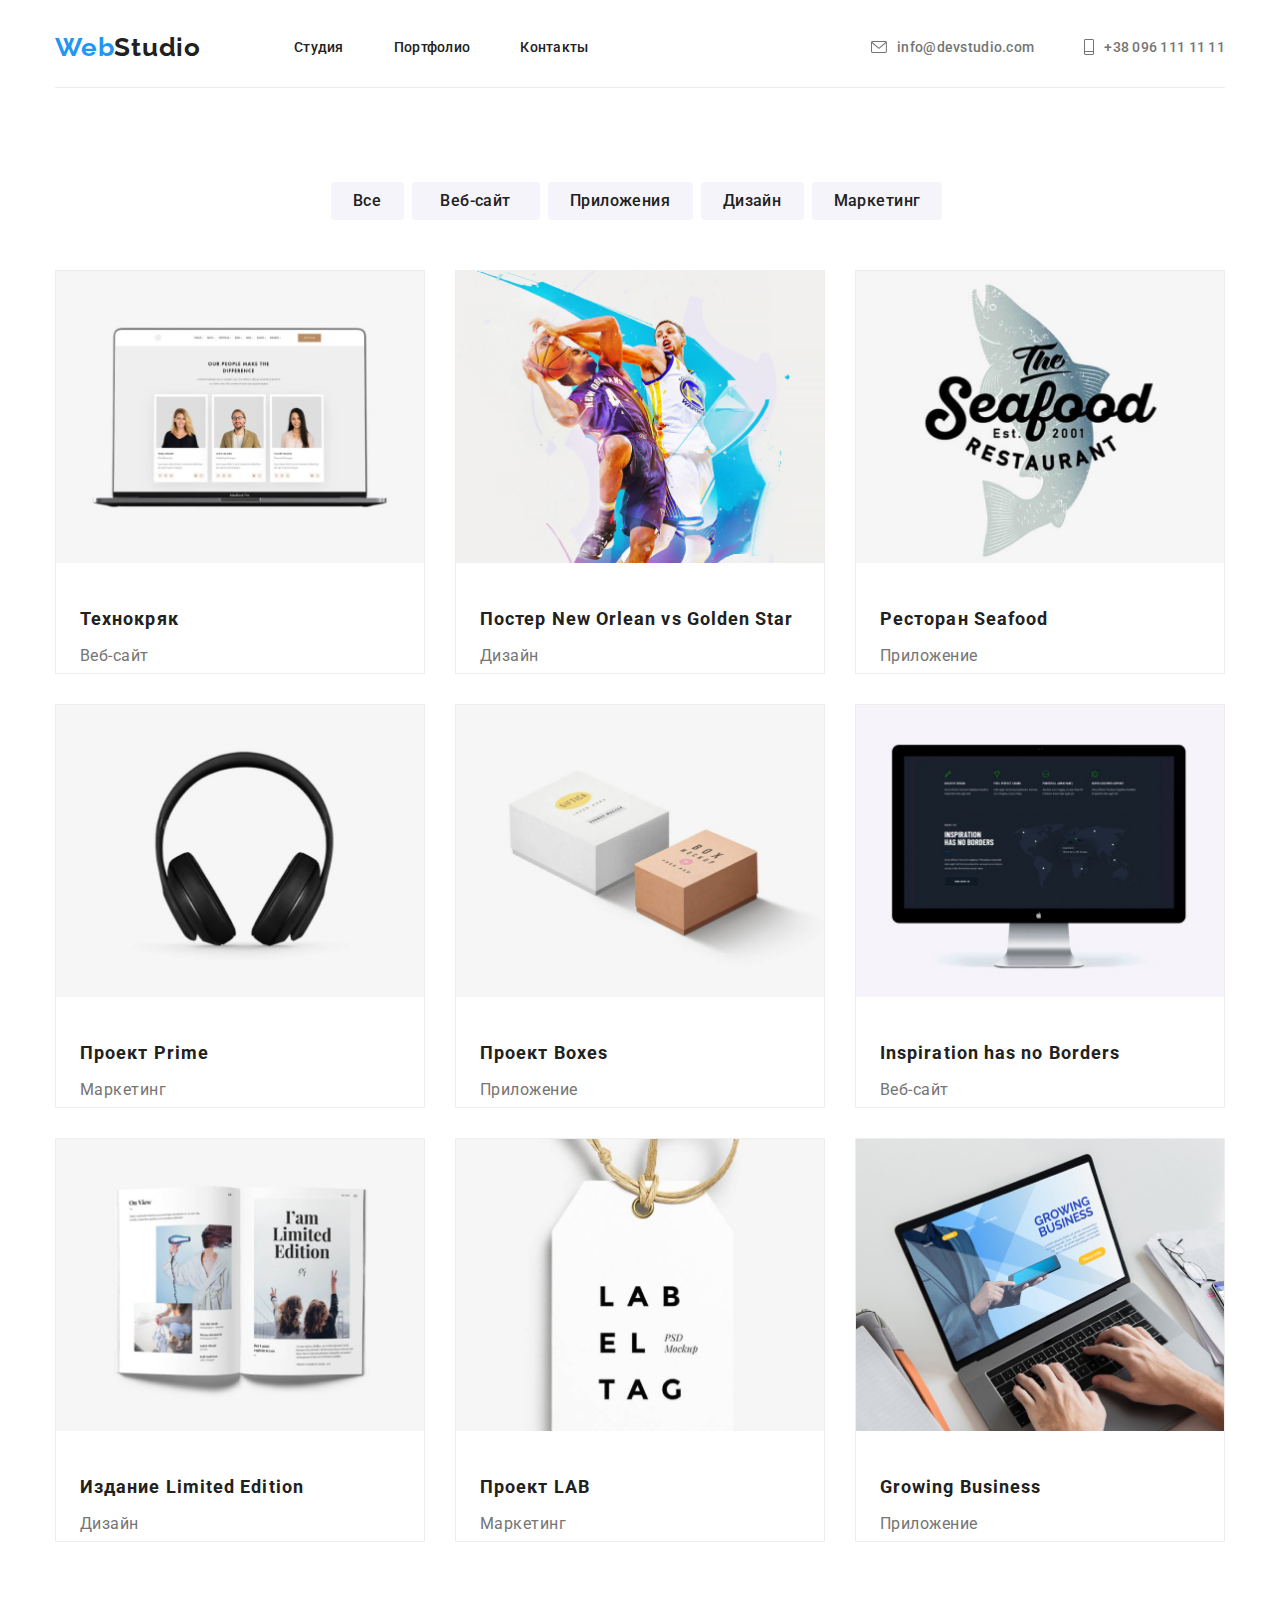
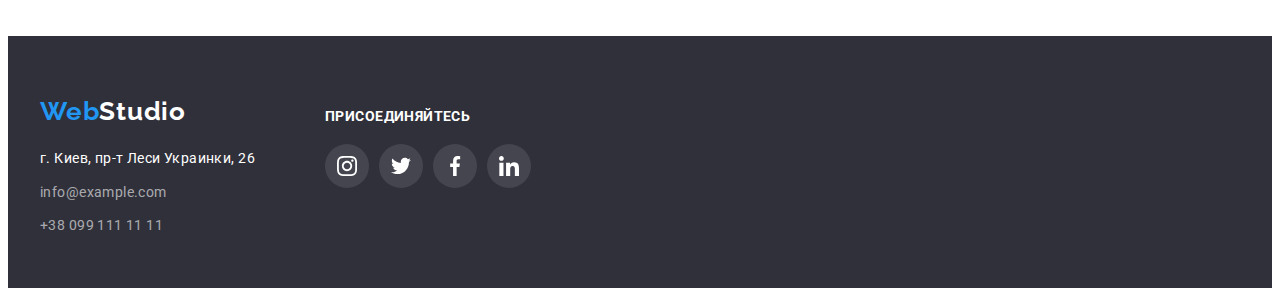
==== portfolio.html @ 81f65fc2 "перенес файлы" ====
<!DOCTYPE html>
<html lang="ru">

<head>
    <meta charset="UTF-8" />
    <meta name="viewport" content="width=device-width, initial-scale=1.0" />
    <link href="https://fonts.googleapis.com/css2?family=Raleway:wght@700&family=Roboto:wght@500&display=swap"
        rel="stylesheet" />
    <link rel="stylesheet" href="https://cdnjs.cloudflare.com/ajax/libs/modern-normalize/1.0.0/modern-normalize.min.css"
        integrity="sha512-ISS7cAi1PEhQ8jnbJpJZMd29NlhNj4AWYyLOSp2CE/CsHxTCu+r+t0D2yoJudVrd0/8fTVPUVDzY5Tvli75u/g=="
        crossorigin="anonymous" />
    <link rel="stylesheet" href="./css/main.css" />
    <title>Portfolio</title>
</head>

<body>
    <header class="header">
        <div class="container">
            <nav class="navbar-portfolio">
                <ul class="list webstudio">
                    <li class="item">
                        <a class="link-portfolio" href="index.html" lang="en"><span
                            class="webstudio-span">Web</span><span class="webstudio-span-studio">Studio</span></a>
                    </li>
                </ul>
                <ul class="list portfolio-contacts">
                   
                       
                    
                    <li class="item"><a class="link-portfolio" href="index.html">Студия</a></li>
                    <li class="item"><a class="link-portfolio" href="portfolio.html">Портфолио</a></li>
                    <li class="item"><a class="link-portfolio" href="">Контакты</a></li>
                </ul>

                <ul class="list contacts">
                    <li class="item">
                       <div class="mail-envelope">
                        <a class="link-mail" href="mailto:info@devstudio.com" lang="en">
                            <svg class="envelope">
                                <use href = "./img/svg/sprite.svg#envelope">
    
                                </use>
                            </svg>
                            info@devstudio.com</a>
                       </div>
                       
                    </li>
                    <li class="item">
                        
                        <a class="contacts-phone" href="tel:+380961111111">
                            <svg class="smartphone">
                                <use href = "./img/svg/sprite.svg#smartphone"></use>
                            </svg>
                            +38 096 111 11 11</a></li>
                </ul>
            </nav>
        </div>
    </header>

    <main>
   
            <ul class="list portfolio-buttons">
                <li class="button-item"><button class="button-items-all">Все</button></li>
                <li class="button-item"><button class="button-items-website">Веб-сайт</button></li>
                <li class="button-item"><button class="button-items-apps">Приложения</button></li>
                <li class="button-item"><button class="button-items-disign">Дизайн</button></li>
                <li class="button-item"><button class="button-items-marketing">Маркетинг</button></li>
            </ul>
      
        
        
   
<div class="card-container-portfolio">
    <div class="flex-container-portfolio">

<div class="card-portfolio">
    <img class="card-image-portfolio" src="./img/portfolio/img-14.jpg" alt="" >
    <div class="card-content-portfolio">
        <h3 class="features-title">Технокряк</h3>
        <p class="card-text" style="margin: 0;">Веб-сайт</p>
    </div>
</div>

<div class="card-portfolio">
    <img class="card-image-portfolio" src="./img/portfolio/img-15.jpg" alt="" >
    <div class="card-content-portfolio">
        <h3 class="features-title">Постер New Orlean vs Golden Star</h3>
        <p class="card-text" style="margin: 0;">Дизайн</p>
    </div>
</div>

<div class="card-portfolio">
    <img class="card-image-portfolio" src="./img/portfolio/img-16.jpg" alt="" >
    <div class="card-content-portfolio">
        <h3 class="features-title">Ресторан Seafood</h3>
        <p class="card-text" style="margin: 0;">Приложение</p>
    </div>
</div>

<div class="card-portfolio">
    <img class="card-image-portfolio" src="./img/portfolio/img-17.jpg" alt="" >
    <div class="card-content-portfolio">
        <h3 class="features-title">Проект Prime</h3>
        <p class="card-text" style="margin: 0;">Маркетинг</p>
    </div>
</div>

<div class="card-portfolio">
    <img class="card-image-portfolio" src="./img/portfolio/img-18.jpg" alt="" >
    <div class="card-content-portfolio">
        <h3 class="features-title">Проект Boxes</h3>
        <p class="card-text" style="margin: 0;">Приложение</p>
    </div>
</div>

<div class="card-portfolio">
    <img class="card-image-portfolio" src="./img/portfolio/img-19.jpg" alt="" >
    <div class="card-content-portfolio">
        <h3 class="features-title">Inspiration has no Borders</h3>
        <p class="card-text" style="margin: 0;">Веб-сайт</p>
    </div>
</div>

<div class="card-portfolio">
    <img class="card-image-portfolio" src="./img/portfolio/img-20.jpg" alt="" >
    <div class="card-content-portfolio">
        <h3 class="features-title">Издание Limited Edition</h3>
        <p class="card-text" style="margin: 0;">Дизайн</p>
    </div>
</div>

<div class="card-portfolio">
    <img class="card-image-portfolio" src="./img/portfolio/img-21.jpg" alt="" >
    <div class="card-content-portfolio">
        <h3 class="features-title">Проект LAB</h3>
        <p class="card-text" style="margin: 0;">Маркетинг</p>
    </div>
</div>

<div class="card-portfolio">
    <img class="card-image-portfolio" src="./img/portfolio/img-22.jpg" alt="" >
    <div class="card-content-portfolio">
        <h3 class="features-title">Growing Business</h3>
        <p class="card-text" style="margin: 0;">Приложение</p>
    </div>
</div>
<!-- закончился flex-container -->
</div>
<!-- ************************* -->
<!-- закончился card-container -->
</div>
<!-- ************************** -->
    </main>

        
        <section class="footer-section">
       
            <footer class="footer container">
                <div class="adress">
                <a class="footer-webstudio-link" href=""><span class="webstudio-span">Web</span><span
                        class="footer-webstudio-span-studio">Studio</span></a>
                <address class="footer-address">
                    <span class="address-span">
                        г. Киев, пр-т Леси Украинки, 26 <br />
                    </span>
                    
                    <a class="address-contacts-mail" href="mailto:info@example.com">info@example.com</a>
                   
                    <a class="address-contacts-phone" href="tel:+380991111111">+38 099 111 11 11</a>
                </address>
        </div>
      
          
           <div class="join">
            <h4 class="footer-joinup-title">Присоединяйтесь</h4>
        
            <ul class="list social-networks">
                <li class="social-networks-item">
                    <a class="footer-networks-link" href="https://instagram.com" target="blank" rel="noopener noreferer" aria-label="Instagram">
                    <svg class="footer-networks-icons">
                        <use href = "./img/svg/sprite.svg#instagram"></use>
                    </svg>
                    </a>

                </li>
                <li class="social-networks-item">
                    <a class="footer-networks-link" href="https://twitter.com" target="blank" rel="noopener noreferer" aria-label="Twitter">
                    <svg class="footer-networks-icons">
                        <use href = "./img/svg/sprite.svg#twitter"></use>
                    </svg>
                    </a>
                </li>
                <li class="social-networks-item">
                    <a class="footer-networks-link" href="https://facebook.com" target="blank" rel="noopener noreferer" aria-label="Facebook">
                    <svg class="footer-networks-icons">
                        <use href = "./img/svg/sprite.svg#facebook"></use>
                    </svg>
                    </a>
                </li>
                <li class="social-networks-item">
                    <a class="footer-networks-link" href="https://linkedin.com" target="blank" rel="noopener noreferer" aria-label="linkedin">
                    <svg class="footer-networks-icons">
                        <use href = "./img/svg/sprite.svg#linkedin"></use>
                    </svg>
                    </a>
                </li>
            </ul>
           
        </div>
            </footer>
       
    </section>



</body>

</html>
---- css/main.css ----
/* осановные утилиты */
html {
  box-sizing: border-box;
}

*,
*::before,
*::after {
  box-sizing: inherit;
}


img {
  display: inline-block;
  max-width: 100%;
  height: auto;
}

.list {
  list-style: none;
  padding: 0;
  margin: 0;
}
.header >.container{
  height: 80px;
}

.container {
  width: 1200px;
  margin-left: auto;
  margin-right: auto;
  padding-right: 15px;
  padding-left: 15px;
  
}

:root {
  --title-text-color: #212121;
  --accent-color: #2196f3;
  --primary-white-color: #ffffff;
  --main-text-color: #757575;
  --hero-bcg-color: #2f303a;
  --team-bcg-color: #f5f4fa;
  --footer-bcg: #2f303a;
  --address-mail: rgba(255, 255, 255, 0.6);
}


/*/ здесь прописываем ховеры и фокусы /*/
.link-portfolio:hover {
  color: var(--accent-color);
}

.link-portfolio:focus {
  color: var(--accent-color);
}

/* section{
  padding-top: 94px;
  padding-bottom: 94px;
} */

/* navbar */





.navbar{
  display: flex;
  align-items: center;
  justify-content: center ;
  height: 80px;
}

.navbar-portfolio{
  display: flex;
  align-items: center;
  justify-content: center;
  height: 80px;
  border-bottom: 1px solid #ECECEC;
}
.webstudio{
  margin-right: 93px;
}
.portfolio-contacts {
  padding: 0;
  margin: 0;
  display: flex;
}

  /* .portfolio-contacts .item{
    margin-right: 50px;
  }
  .portfolio-contacts .item:last-child{
    margin-right: 0;
  } */
.portfolio-contacts .item:not(:last-child){
  margin-right: 50px;
}
.contacts {
  padding: 0;
  margin: 0;
}
.footer-webstudio-link{
  text-decoration: none;
}
.webstudio-span {
  color: var(--accent-color);

  font-family: Raleway;
  font-style: normal;
  font-weight: bold;
  font-size: 26px;
  line-height: 1.2;
  /* identical to box height */
  letter-spacing: 0.03em;
}

.webstudio-span-studio {
  color: var(--title-text-color);
  font-family: Raleway;
  font-style: normal;
  font-weight: 700;
  font-size: 26px;
  line-height: 1.2;
  /* identical to box height */
  letter-spacing: 0.03em;
  
}
.footer-webstudio-span-studio{
  color: var(--primary-white-color);
  font-family: Raleway;
  font-style: normal;
  font-weight: 700;
  font-size: 26px;
  line-height: 1.2;
  /* identical to box height */
  letter-spacing: 0.03em;
  
  
}

.link-portfolio {
  display: block;
  padding-top: 32px;
  padding-bottom: 32px;
   
  color: var(--title-text-color);
  text-decoration: none;
  font-family: Roboto;
  font-style: normal;
  font-weight: 500;
  font-size: 14px;
  line-height: 1.2;
  letter-spacing: 0.02em;
 
}


.contacts{
  display: flex;
  margin-left: auto;
}
.contacts .item +.item{
  margin-left: 50px;
}
/*/ теперь прописываю стили для телефона и мейла/*/
.link-mail {
  color: var(--main-text-color);
  font-family: Roboto;
  font-style: normal;
  font-weight: 500;
  font-size: 14px;
  line-height: 1.2;
  letter-spacing: 0.02em;
  text-decoration: none;
  display: flex;
  align-items: center;
}
.envelope{
  width: 16px;
  height: 12px;
  fill: #757575;
 
  margin-right: 10px;
}
.link-mail:hover{
  color: var(--accent-color);
}

.link-mail:hover .envelope,
.link-mail:focus .envelope{
  fill: var(--accent-color);
}
.mail-envelope{
  
  align-items: center;

}


.contacts-phone {
  color: var(--main-text-color);
  font-family: Roboto;
  font-style: normal;
  font-weight: 500;
  font-size: 14px;
  line-height: 1.2;
  letter-spacing: 0.02em;
  text-decoration: none;
  display: flex;
  align-items: center;
}
.smartphone{
  width: 10px;
  height: 16px;
  fill: #757575;
  margin-right: 10px;
}
.contacts-phone:hover {
  color: var(--accent-color);
}

.contacts-phone:hover .smartphone,
.contacts-phone:focus .smartphone{
 fill: var(--accent-color);
}
/* закончили с элементами навбара */
/* начинаются  секции */

/* section:not(:last-child){
  padding-top: 94px;
  padding-bottom: 94px;
} */
.header > .container{
  height: 80px;
}

section:not(:last-child){
  padding-top: 94px;
  padding-bottom: 94px;
}
/* наш герой */

.hero {
  background-color: var(--hero-bcg-color);
  width: 1600px;
  height: 600px;
  margin-right: auto;
  margin-left: auto;
  
  
  
  
  /* padding-bottom: 91px;
  padding-top:91px; */
 
  text-align: center;
 
}

.hero-title {
  color: var(--primary-white-color);
  font-family: Roboto;
  font-style: normal;
  font-weight: 900;
  font-size: 44px;
  line-height: 1.4;
  text-align: center;
  letter-spacing: 0.06em;
  text-transform: uppercase;
  /* горизонтальная геометрия */
  
  margin-bottom: 30px;
  padding-right: 400px;
  padding-left: 400px;  
  padding-top: 200px;

}

.hero-link {
  color: var(--primary-white-color);
  background-color: var(--accent-color);
  font-family: Roboto;
  font-style: normal;
  font-weight: bold;
  font-size: 16px;
  line-height: 1.8;
  letter-spacing: 0.06em;
  text-decoration: none;
  border-radius: 4px;
  /* вертикальная геометрия 158пикселя */
  display: inline-block;
  padding: 10px 32px;
   
}

.overlay{
  height: 600px;
  max-width: 1600px;
  margin-left: auto;
  margin-right: auto;
 
  background-size: cover;
  background-repeat: no-repeat;
  background-position: center;
  background-image: 
  linear-gradient(to right, rgba(47, 48, 58, 0.4), rgba(47, 48, 58, 0.4)), 
  url(../img/background/Img-23.jpg); 
                    
}


/* ******************************************** */
/* FEATURES */



.flex-container{
  
  flex-wrap: wrap;
  display: flex;
  width: 1170px;
  height: 251px;
  

}

.flex-container-pictures{
  flex-wrap: wrap;
  display: flex;
  width: 1170px;
  height: 294px;


}
.flex-element{
  width: 270px;
  height: 101px;
  margin-right: 30px;
  
  
}
.flex-element:nth-last-child(4n+1){
  margin-right: 0;
}

.tumb{
  width: 270px;
  height: 120px;
  background-color: #F5F4FA;
 
}
.clock{
  margin-left: 101.54px;
  margin-right: 101.54px;
  margin-top: 25px;
  margin-bottom: 25px;
}
.satelitte{
  margin-left: 102.34px;
  margin-right: 102.34px;
  margin-top: 25px;
  margin-bottom: 25px;
}


.features-text{
color: var(--main-text-color);

font-family: Roboto;
font-style: normal;
font-weight: 400;
font-size: 14px;
line-height: 24px;
/* or 171% */
letter-spacing: 0.03em;
height: 75px;



  

}
.box{
  display: block;
  width: 270px;
  height: 75px;
  margin-right: 30px;
  
  
}

.features{
  margin-top: 94px;
}
.features-pictures{
  
  margin-right: 30px;
  width: 370px;
  height: 294px;
  
}
.features-pictures:nth-last-child(3n+1){
  margin-right: 0;
}
.flex-element h3 {
color: var(--title-text-color);
font-family: Roboto;
font-style: normal;
font-weight: bold;
font-size: 14px;

letter-spacing: 0.03em;
text-transform: uppercase;
margin-top: 30px;
margin-bottom: 10px;



}

.main-text {
  font-family: Roboto;
  font-style: normal;
  font-weight: normal;
  font-size: 16px;
  line-height: 30px;
  /* identical to box height, or 187% */
  letter-spacing: 0.03em;
  color: #757575;
  /* вертикальная геометрия */
  margin-top: 0;
  margin-bottom: 94px;

}


/* чем мы занимаемся */
.secondary-title {
  color: var(--title-text-color);

  font-family: Roboto;
  font-style: normal;
  font-weight: bold;
  font-size: 36px;
  line-height: 42px;
  text-align: center;
  letter-spacing: 0.03em;


  margin-top: 94px;
  margin-bottom: 50px;

  
}
.pictures{
  display: flex;
}
.pictures-item{
  width: calc((100%-60)/3);
  margin-right: 30px;
}





/* ***************************************** */
/* НАША КОМАНДА */
.our-team {
  
  height:  708px;
  width: 1600px;
  background-color: var(--team-bcg-color);
  margin-left: auto;
  margin-right: auto;
 
 
  
  
}
.team-container{
  margin-left: auto;
  margin-right: auto;
  margin-top: 0;
  width: 1200px;
  
  

  
  /* outline: 2px solid tomato; */
}
.team-title{
padding-left: 268px;
padding-right: 268px;

font-family: Roboto;
font-style: normal;
font-weight: bold;
font-size: 36px;
line-height: 42px;
text-align: center;
letter-spacing: 0.03em;

color: #212121;


}

.item-team{
  width: 270px;
  
  margin-right: 30px;
  
}
.item-team:nth-last-child(4n+1){
  margin-right: 0;
}

.team-list{
  display: flex;
  justify-content: space-between;
  margin-bottom: 0;
  padding-bottom: 0;

  
  
  
  
}
.card{
  width: 270px;
  height: 428px;
  overflow: hidden;
  border: transparent;
  box-shadow: 0px 1px 3px rgba(0, 0, 0, 0.12), 0px 1px 1px rgba(0, 0, 0, 0.14), 0px 2px 1px rgba(0, 0, 0, 0.2);
  border-radius: 0px 0px 4px 4px;
  
  
}


.card-image{
  display: block;
  
  width: 270px;
  height: 260px;
  
  
}
.card-content{
   
  background: #FFFFFF;
  box-sizing: border-box;
  border: transparent;
  border-radius: 0px 0px 4px 4px;
  box-shadow: 0px 1px 3px rgba(0, 0, 0, 0.12), 0px 1px 1px rgba(0, 0, 0, 0.14), 0px 2px 1px rgba(0, 0, 0, 0.2);

  padding-left: 24px;
  padding-right: 24px;
  padding-top: 20px;
  padding-bottom: 30px;

  width: 270px;
  height: 168px;
  
  
}
.team-member{
  font-family: Roboto;
  font-style: normal;
  font-weight: 500;
  font-size: 16px;
  line-height: 19px;
  /* identical to box height */
  text-align: center;
  letter-spacing: 0.03em;

  color: #212121;
}
.team-text{
  font-family: Roboto;
  font-style: normal;
  font-weight: normal;
  font-size: 16px;
  line-height: 19px;
  /* identical to box height */
  text-align: center;
  letter-spacing: 0.03em;

  color: #757575;
  
}
.social-networks{
  display: flex;
  justify-content: center;
  
}

h4{
  display: block;
}
.social-networks-item:not(:last-child){
  margin-right: 10px;
}
.social-networks-link{
  width: 44px;
  height: 44px;
  display: flex;
  justify-content: center;
  align-items: center;
  background-color: white;
  border-radius: 50%;
  
}



.social-networks-link:hover,
.social-networks-icons:hover,
.social-networks-link:focus,
.social-networks-icons:focus 
{
  background-color: #2196F3;
  fill: white;
  
  
  
}



.social-networks-icons{
  width: 20px;
  height: 20px;
  fill: #AFB1B8;
}






/* клиенты */



.companys-container{
  margin-left: auto;
  margin-right: auto;
  margin-top: 0;
  width: 1200px;
  height: 182px;
  padding-bottom: 94px;
  padding-top: 94px;
  padding-right: 215px;
  padding-left: 215px;
  

  
  /* outline: 2px solid tomato; */
}

.clients-title{
  margin-bottom: 50px;
  
  font-family: Roboto;
  font-style: normal;
  font-weight: bold;
  font-size: 36px;
  line-height: 42px;
  text-align: center;
  letter-spacing: 0.03em;
  /* margin-top: 94px;
  margin-bottom: 50px; */
  color: #212121;


}
  
  






.logo-clients-one{
  fill: #AFB1B8;
  width: 44.27px;
  height: 49.23px;

  margin-top: 20px;
  margin-bottom: 20px;
  margin-left: 63px;
  margin-right: 63px;

}

.logo-clients-two{
  fill: #AFB1B8;
  width: 40px;
  height: 50px;

  margin-top: 19px;
  margin-bottom: 19px;
  margin-left: 65px;
  margin-right: 65px;
}

.logo-clients-three{
  fill: #AFB1B8;
  width: 41px;
  height: 42.6px;

  margin-top: 24px;
  margin-bottom: 24px;
  margin-left: 65px;
  margin-right: 65px;

}

.logo-clients-four{
  fill: #AFB1B8;
  width: 79px;
  height: 42px;

  margin-top: 23px;
  margin-bottom: 23px;
  margin-left: 45px;
  margin-right: 44px;

}

.logo-clients-five{
  fill: #AFB1B8;
  width: 59px;
  height: 47px;

  margin-top: 22px;
  margin-bottom: 21px;
  margin-left: 56px;
  margin-right: 55px;

}

.logo-clients-six{
  fill: #AFB1B8;
  width: 88px;
  height: 45px;

  margin-top: 22px;
  margin-bottom: 22px;
  margin-left: 41px;
  margin-right: 40px;

}

.logo-clients:nth-last-child(6n+1){
  margin-right: 0;
}
.list-element{
  /* outline: 1px solid green; */
}
.clients-link{
  display: flex;
 
  border: 1px solid #AFB1B8;
  border-radius: 4px;
  width: 170px;
  height: 90px;
  margin: 0;
}




.list-element:hover .logo{
fill: #2196F3;
}
.list-element:hover .clients-link{
  border-color: #2196F3;
}

.list-element{
  width: 270px;
  
  
  margin-right: 30px;
}
.list-element:nth-last-child(6n+1){
  margin-right: 0;
}


.clients-container{
  display: flex;
  justify-content: space-between;
  padding-bottom: 94px;
}




/* подвал */
.footer-section{
  background-color: #2f303a;
  height: 252px;
  
}
.footer {
    
    width: 1230px;
    height: 252px;
    margin-right: auto;
    margin-left: auto;
    padding-top: 60px;
   
    padding-bottom: 161px;
    display: flex;
  }
  
.container-no-padding{
  width: 1200px;
  padding-right: 15px;
  padding-left: 15px;
  margin-left: auto;
  margin-right: auto;
  
 
  
  
  
}

.webstudio-link {
  color: #ffffff;
  text-decoration: none;
  display: inline-block;
  margin-bottom: 20px;
  
}

.address-span {
  color: var(--primary-white-color);
  font-family: Roboto;
  font-style: normal;
  font-weight: normal;
  font-size: 14px;
  line-height: 1.7;
  /* or 171% */
  letter-spacing: 0.03em;

  display: inline-block;
  margin-bottom: 9px;
  margin-top: 20px;
 
}

.address-mail {
  color: var(--address-mail);

  font-family: Roboto;
  font-style: normal;
  font-weight: normal;
  font-size: 14px;
  line-height: 1.7;
  /* or 171% */
  letter-spacing: 0.03em;

  color: rgba(255, 255, 255, 0.6);
}


.address-contacts-mail{
  font-family: Roboto;
  font-style: normal;
  font-weight: normal;
  font-size: 14px;
  line-height: 24px;
  /* or 171% */
  letter-spacing: 0.03em;

  color: rgba(255, 255, 255, 0.6);
  text-decoration: none;
  margin-bottom: 9px;
  display: block;
  
  
}
.address-contacts-phone {
  font-family: Roboto;
  font-style: normal;
  font-weight: normal;
  font-size: 14px;
  line-height: 24px;
  /* or 171% */
  letter-spacing: 0.03em;

  color: rgba(255, 255, 255, 0.6);
  text-decoration: none;

  display: block;
  
}

/* join */
.join{
  margin-left: 70px;
}


.social-networks{
  display: flex;
  justify-content: center;
  max-width: 100%;
  margin-top: 20px;
}

.footer-joinup-title{
  color: white;
  margin-top: 12px;
  font-family: Roboto;
font-style: normal;
font-weight: bold;
font-size: 14px;
line-height: 16px;
letter-spacing: 0.03em;
text-transform: uppercase;
}




.social-networks-item:not(:last-child){
  margin-right: 10px;
}
.social-networks-item{
  margin-bottom: 0;
  display: flex;
  width: 44px;
  height: 44px;
  align-items: center;
  padding-bottom: 0;
}

.footer-networks-link{
  width: 44px;
  height: 44px;
  display: flex;
  justify-content: center;
  align-items: center;
  background-color: rgba(255, 255, 255, 0.1);
  border-radius: 50%;
  
  
}

.footer-networks-link:hover,
.footer-networks-link:focus {
  background-color: #2196F3;
}



.footer-networks-icons{
  width: 20px;
  height: 20px;
  fill: #FFFFFF;
  
}


/* portfolio */


.link-portfolio:hover {
  color: var(--accent-color);
}

.link-portfolio:focus {
  color: var(--accent-color);
}


.item-portfolio-features .link-portfolio-features  {
  margin-right: 8px;
  
}
.portfolio-features .item-portfolio-features:last-child{
  margin-right: 0;
} 

.portfolio-features{
  display: flex;
  align-items: center;
  
  
}
.link-portfolio-features{
  display: block;
  padding-top: 32px;
  padding-bottom: 32px;
   
  color: var(--title-text-color);
  text-decoration: none;
  font-family: Roboto;
  font-style: normal;
  font-weight: 500;
  font-size: 14px;
  line-height: 1.2;
  letter-spacing: 0.02em;
  min-width: 84px;
  min-height: 26px;

  
  
}
.item-portfolio-features{
  background: #F5F4FA;
  border-radius: 4px;
  
}

.portfolio-buttons{
    display: flex;
    justify-content: center;
    margin-bottom: 50px;
    margin-top: 94px;
}

.button-item{
    margin-right: 8px;
}

.button-items{

  padding: 6px 22px;
  min-width: 73px;
  border-radius: 4px;
  border: transparent;
  background-color: #F5F4FA;
  height: 38px;
  
  font-family: Roboto;
  font-style: normal;
  font-weight: 500;
  font-size: 16px;
  line-height: 26px;
  /* identical to box height, or 162% */
  text-align: center;
  letter-spacing: 0.03em;
  
  color: #212121;
  
}
.button-items-website{
  width: 128px;
  padding: 6px 22px;
  min-width: 73px;
  border-radius: 4px;
  border: transparent;
  background-color: #F5F4FA;
  height: 38px;
  
  font-family: Roboto;
  font-style: normal;
  font-weight: 500;
  font-size: 16px;
  line-height: 26px;
  /* identical to box height, or 162% */
  text-align: center;
  letter-spacing: 0.03em;
  
  color: #212121;
}
.button-items-all{
  width: 73px;
  padding: 6px 22px;
  min-width: 73px;
  border-radius: 4px;
  border: transparent;
  background-color: #F5F4FA;
  height: 38px;
  
  font-family: Roboto;
  font-style: normal;
  font-weight: 500;
  font-size: 16px;
  line-height: 26px;
  /* identical to box height, or 162% */
  text-align: center;
  letter-spacing: 0.03em;
  
  color: #212121;
}
.button-items-apps{
  width: 145px;
  padding: 6px 22px;
  min-width: 73px;
  border-radius: 4px;
  border: transparent;
  background-color: #F5F4FA;
  height: 38px;
  
  font-family: Roboto;
  font-style: normal;
  font-weight: 500;
  font-size: 16px;
  line-height: 26px;
  /* identical to box height, or 162% */
  text-align: center;
  letter-spacing: 0.03em;
  
  color: #212121;
}
.button-items-disign{
  width: 103px;
  padding: 6px 22px;
  min-width: 73px;
  border-radius: 4px;
  border: transparent;
  background-color: #F5F4FA;
  height: 38px;
  
  font-family: Roboto;
  font-style: normal;
  font-weight: 500;
  font-size: 16px;
  line-height: 26px;
  /* identical to box height, or 162% */
  text-align: center;
  letter-spacing: 0.03em;
  
  color: #212121;
}
.button-items-marketing{
  width: 130px;
  padding: 6px 22px;
  min-width: 73px;
  border-radius: 4px;
  border: transparent;
  background-color: #F5F4FA;
  height: 38px;
  
  font-family: Roboto;
  font-style: normal;
  font-weight: 500;
  font-size: 16px;
  line-height: 26px;
  /* identical to box height, or 162% */
  text-align: center;
  letter-spacing: 0.03em;
  
  color: #212121;
}


.button-items-all:hover{
    background-color: #2196F3;
    color: white;
}
.button-items-website:hover{
  background-color: #2196F3;
  color: white;
}
.button-items-apps:hover{
  background-color: #2196F3;
  color: white;
}
.button-items-disign:hover{
  background-color: #2196F3;
  color: white;
}
.button-items-marketing:hover{
  background-color: #2196F3;
  color: white;
}

/* картинки */
.card-container-portfolio{
  width: 1230px;
  margin-left: auto;
  margin-right: auto;
  padding-left: 15px;
  padding-right: 15px;
  
  margin-bottom: 94px;
  
}

.flex-container-portfolio{
  display: flex;
  flex-wrap: wrap;
  width: 1200px;
  padding-left: 15px;
  padding-right: 15px;
 
}
/* .pictures-portfolio-item{
  display: flex;
  flex-wrap: wrap;

  width: calc((100%-60px)/3);
} */
.card-portfolio{
  
  width: 370px;
  height: 404px;
  
  margin-right: 30px;
  margin-bottom: 30px;

  overflow: hidden;
  border: 1px solid #EEEEEE;
}

.card-portfolio:nth-last-child(-n+3){
  margin-bottom: 0;
} 
.card-portfolio:nth-last-child(3n+1){
margin-right: 0;
}




.card-image-portfolio{
  display: block;

}
.card-content-portfolio{
 
  background: #FFFFFF;
  box-sizing: border-box;
 
  padding-left: 24px;
  padding-right: 24px;
  padding-top: 20px;
  


}

.features-title{
  font-family: Roboto;
  font-style: normal;
  font-weight: bold;
  font-size: 18px;
  line-height: 36px;
  /* identical to box height, or 200% */
  letter-spacing: 0.06em;
  color: #212121;
  margin-bottom: 4px;

}
.card-text{
  font-family: Roboto;
  font-style: normal;
  font-weight: normal;
  font-size: 16px;
  line-height: 30px;
  /* identical to box height, or 187% */
  letter-spacing: 0.03em;
  
  color: #757575;
}


.card-portfolio:hover, .card-portfolio:focus{
  cursor: pointer;
  border: 1px solid #EEEEEE;
box-sizing: border-box;
box-shadow: 0px 1px 1px rgba(0, 0, 0, 0.12), 0px 4px 4px rgba(0, 0, 0, 0.06), 1px 4px 6px rgba(0, 0, 0, 0.16);

}
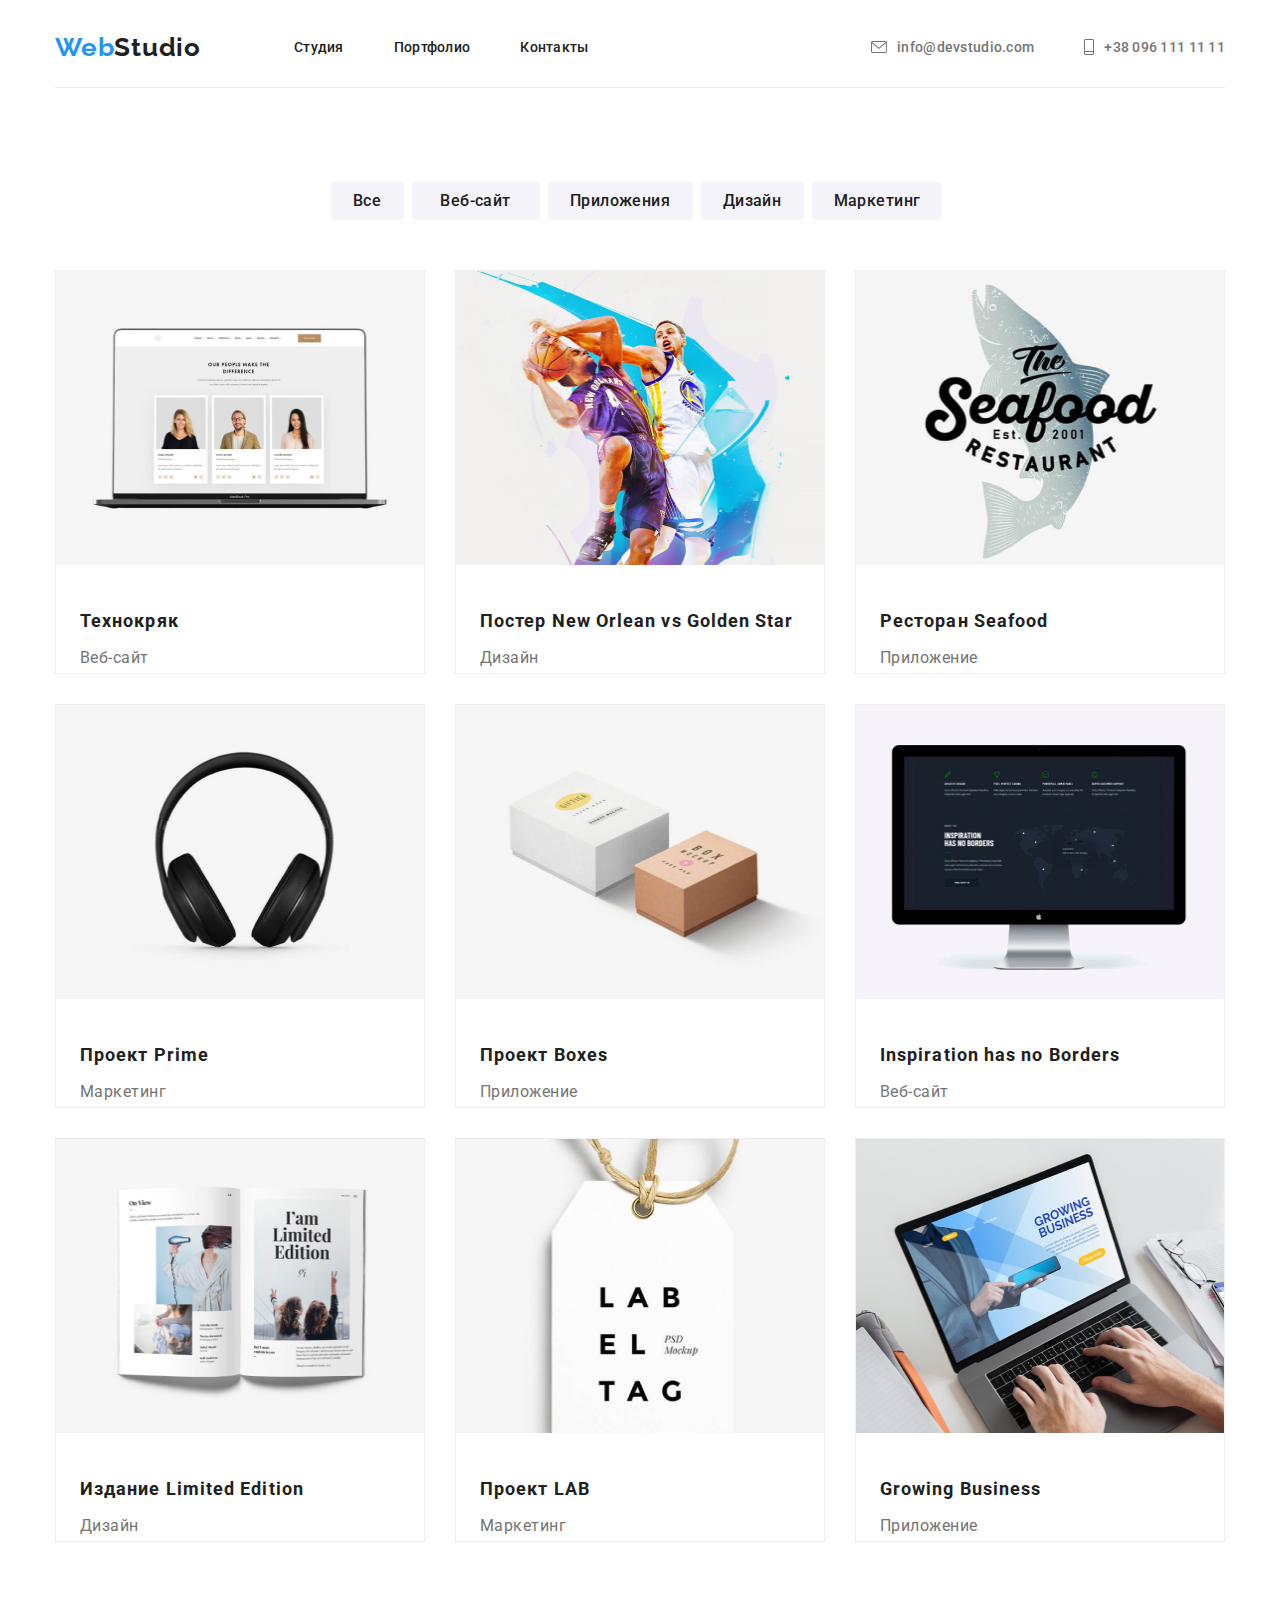
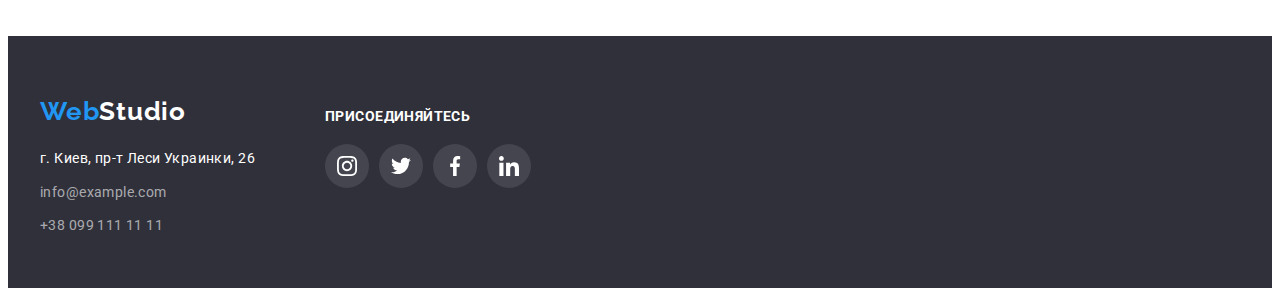
==== commit db671be7: "fdshufhsdpfh" ====
--- a/portfolio.html
+++ b/portfolio.html
@@ -74,6 +74,7 @@
     <div class="flex-container-portfolio">
 
 <div class="card-portfolio">
+    
     <img class="card-image-portfolio" src="./img/portfolio/img-14.jpg" alt="" >
     <div class="card-content-portfolio">
         <h3 class="features-title">Технокряк</h3>
@@ -82,11 +83,18 @@
 </div>
 
 <div class="card-portfolio">
+     <div class="card-transit-text">
+        <p>
+            Технокряк это современная площадка распространения коронавируса. Компании используют эту платформу для цифрового шпионажа и атак на защищённые сервера конкурентов.
+        </p>
+    </div>
     <img class="card-image-portfolio" src="./img/portfolio/img-15.jpg" alt="" >
     <div class="card-content-portfolio">
+       
         <h3 class="features-title">Постер New Orlean vs Golden Star</h3>
         <p class="card-text" style="margin: 0;">Дизайн</p>
     </div>
+    
 </div>
 
 <div class="card-portfolio">
--- a/css/main.css
+++ b/css/main.css
@@ -43,6 +43,7 @@
   --team-bcg-color: #f5f4fa;
   --footer-bcg: #2f303a;
   --address-mail: rgba(255, 255, 255, 0.6);
+  --timing-function: cubic-bezier(0.4,0,0.2,1);
 }
 
 
@@ -71,7 +72,9 @@
   align-items: center;
   justify-content: center ;
   height: 80px;
-}
+
+}
+
 
 .navbar-portfolio{
   display: flex;
@@ -154,9 +157,32 @@
   font-size: 14px;
   line-height: 1.2;
   letter-spacing: 0.02em;
+
+  position: relative;
+  transition: opacity 250ms var(--timing-function);
+
  
 }
 
+.link-portfolio::after{
+content: '';
+display: block;
+width: 100%;
+height: 5px;
+color: red;
+border-radius: 2px;
+
+position: absolute;
+left: 0;
+bottom: 0;
+opacity: 0;
+}
+
+.link-portfolio:hover::after{
+  /* opacity: 1; */
+  width: 100%;
+
+}
 
 .contacts{
   display: flex;
@@ -1206,7 +1232,7 @@
   width: calc((100%-60px)/3);
 } */
 .card-portfolio{
-  
+  position: relative;
   width: 370px;
   height: 404px;
   
@@ -1215,6 +1241,7 @@
 
   overflow: hidden;
   border: 1px solid #EEEEEE;
+
 }
 
 .card-portfolio:nth-last-child(-n+3){
@@ -1224,13 +1251,86 @@
 margin-right: 0;
 }
 
+.card-transit-text {
+position: absolute;
+
+font-family: Roboto;
+font-style: normal;
+font-weight: normal;
+font-size: 18px;
+line-height: 28px;
+/* or 156% */
+letter-spacing: 0.03em;
+
+color: #FFFFFF;
+width: 370px;
+height: 294px;
+background-color: rgba(33, 150, 243, 0.9);
+opacity: 0;
+
+
+
+}
+
+.card-transit-text p{
+  margin: 0;
+  padding: 63px 24px;
+  width: 322px;
+  height: 168px;
+}
+.card-transit-text:hover{
+  opacity: 1;
+}
+.card-image-portfolio::before{
+  display: inline-block;
+  position: absolute;
+  content: "";
+  width: 100%;
+  height: 100%;
+  background: rgba(33, 150, 243, 0.9);
+  opacity: 1;
+  
+}
+.card-image-portfolio:hover ::before{
+  opacity: 1;
+}
+.card-portfolio:hover .card-image-portfolio::before{
+  background: rgba(33, 150, 243, 0.9);
+  opacity: 1;
+
+}
+
+/* делаем анимацию  */
+.card-portfolio{
+  
+  
+}
+
+.card-portfolio::before{
+  content: "";
+  display: inline-block;
+  background-color: rgba(0, 0, 0, 0.346);
+  position: absolute;
+  top: 0;
+  left: 0;
+  width: 100%;
+  height: 100%;
+  opacity: 0;
+
+  transform: translateY(-100%);
+  transition: transform 250ms cubic-bezier(0.4, 0, 0.2, 1);
+}
 
 
 
 .card-image-portfolio{
   display: block;
-
-}
+  width: 370px;
+  height: 294px;
+  
+
+}
+
 .card-content-portfolio{
  
   background: #FFFFFF;
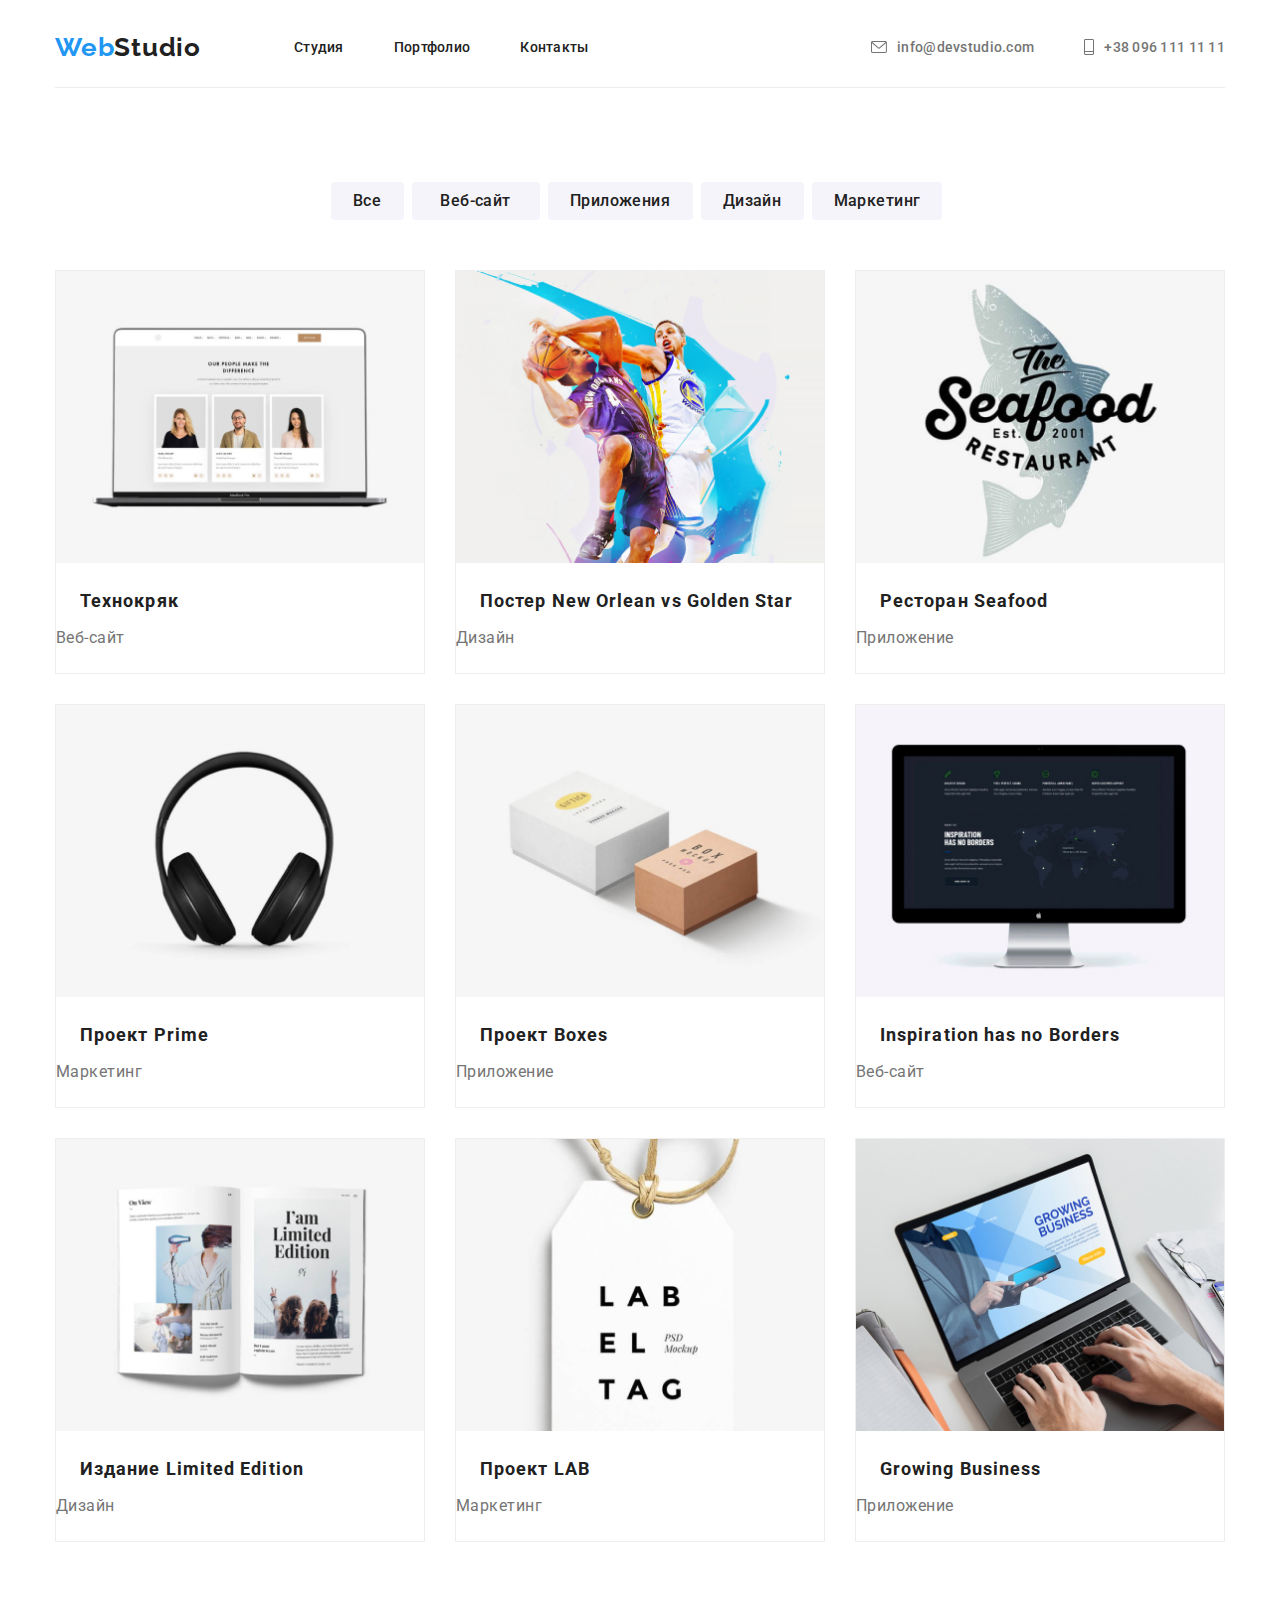
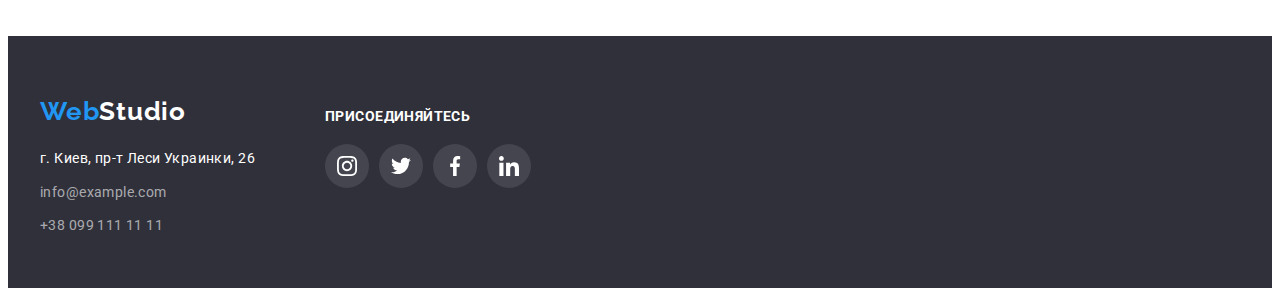
==== commit a22159db: "update" ====
--- a/portfolio.html
+++ b/portfolio.html
@@ -74,21 +74,32 @@
     <div class="flex-container-portfolio">
 
 <div class="card-portfolio">
-    
-    <img class="card-image-portfolio" src="./img/portfolio/img-14.jpg" alt="" >
+    <div class="product-thumb">
+         <img class="card-image-portfolio" src="./img/portfolio/img-14.jpg" alt="" >
+         <div class="transition-text">
+             <p>
+                 Технокряк это современная площадка распространения коронавируса. Компании используют эту платформу для цифрового шпионажа и атак на защищённые сервера конкурентов.
+             </p>
+         </div>
+         </div>
     <div class="card-content-portfolio">
         <h3 class="features-title">Технокряк</h3>
         <p class="card-text" style="margin: 0;">Веб-сайт</p>
     </div>
-</div>
-
-<div class="card-portfolio">
-     <div class="card-transit-text">
-        <p>
-            Технокряк это современная площадка распространения коронавируса. Компании используют эту платформу для цифрового шпионажа и атак на защищённые сервера конкурентов.
-        </p>
-    </div>
-    <img class="card-image-portfolio" src="./img/portfolio/img-15.jpg" alt="" >
+    
+    
+   
+</div>
+
+<div class="card-portfolio">
+    <div class="product-thumb">
+         <img class="card-image-portfolio" src="./img/portfolio/img-15.jpg" alt="" >
+         <div class="transition-text">
+             <p>
+                 Технокряк это современная площадка распространения коронавируса. Компании используют эту платформу для цифрового шпионажа и атак на защищённые сервера конкурентов.
+             </p>
+         </div>
+         </div>
     <div class="card-content-portfolio">
        
         <h3 class="features-title">Постер New Orlean vs Golden Star</h3>
@@ -98,7 +109,14 @@
 </div>
 
 <div class="card-portfolio">
-    <img class="card-image-portfolio" src="./img/portfolio/img-16.jpg" alt="" >
+     <div class="product-thumb">
+         <img class="card-image-portfolio" src="./img/portfolio/img-16.jpg" alt="" >
+         <div class="transition-text">
+             <p>
+                 Технокряк это современная площадка распространения коронавируса. Компании используют эту платформу для цифрового шпионажа и атак на защищённые сервера конкурентов.
+             </p>
+         </div>
+         </div>
     <div class="card-content-portfolio">
         <h3 class="features-title">Ресторан Seafood</h3>
         <p class="card-text" style="margin: 0;">Приложение</p>
@@ -106,7 +124,14 @@
 </div>
 
 <div class="card-portfolio">
-    <img class="card-image-portfolio" src="./img/portfolio/img-17.jpg" alt="" >
+    <div class="product-thumb">
+         <img class="card-image-portfolio" src="./img/portfolio/img-17.jpg" alt="" >
+         <div class="transition-text">
+             <p>
+                 Технокряк это современная площадка распространения коронавируса. Компании используют эту платформу для цифрового шпионажа и атак на защищённые сервера конкурентов.
+             </p>
+         </div>
+         </div>
     <div class="card-content-portfolio">
         <h3 class="features-title">Проект Prime</h3>
         <p class="card-text" style="margin: 0;">Маркетинг</p>
@@ -114,7 +139,14 @@
 </div>
 
 <div class="card-portfolio">
-    <img class="card-image-portfolio" src="./img/portfolio/img-18.jpg" alt="" >
+     <div class="product-thumb">
+         <img class="card-image-portfolio" src="./img/portfolio/img-18.jpg" alt="" >
+         <div class="transition-text">
+             <p>
+                 Технокряк это современная площадка распространения коронавируса. Компании используют эту платформу для цифрового шпионажа и атак на защищённые сервера конкурентов.
+             </p>
+         </div>
+         </div>
     <div class="card-content-portfolio">
         <h3 class="features-title">Проект Boxes</h3>
         <p class="card-text" style="margin: 0;">Приложение</p>
@@ -122,7 +154,14 @@
 </div>
 
 <div class="card-portfolio">
-    <img class="card-image-portfolio" src="./img/portfolio/img-19.jpg" alt="" >
+    <div class="product-thumb">
+         <img class="card-image-portfolio" src="./img/portfolio/img-19.jpg" alt="" >
+         <div class="transition-text">
+             <p>
+                 Технокряк это современная площадка распространения коронавируса. Компании используют эту платформу для цифрового шпионажа и атак на защищённые сервера конкурентов.
+             </p>
+         </div>
+         </div>
     <div class="card-content-portfolio">
         <h3 class="features-title">Inspiration has no Borders</h3>
         <p class="card-text" style="margin: 0;">Веб-сайт</p>
@@ -130,7 +169,14 @@
 </div>
 
 <div class="card-portfolio">
-    <img class="card-image-portfolio" src="./img/portfolio/img-20.jpg" alt="" >
+    <div class="product-thumb">
+         <img class="card-image-portfolio" src="./img/portfolio/img-20.jpg" alt="" >
+         <div class="transition-text">
+             <p>
+                 Технокряк это современная площадка распространения коронавируса. Компании используют эту платформу для цифрового шпионажа и атак на защищённые сервера конкурентов.
+             </p>
+         </div>
+         </div>
     <div class="card-content-portfolio">
         <h3 class="features-title">Издание Limited Edition</h3>
         <p class="card-text" style="margin: 0;">Дизайн</p>
@@ -138,7 +184,14 @@
 </div>
 
 <div class="card-portfolio">
-    <img class="card-image-portfolio" src="./img/portfolio/img-21.jpg" alt="" >
+     <div class="product-thumb">
+         <img class="card-image-portfolio" src="./img/portfolio/img-21.jpg" alt="" >
+         <div class="transition-text">
+             <p>
+                 Технокряк это современная площадка распространения коронавируса. Компании используют эту платформу для цифрового шпионажа и атак на защищённые сервера конкурентов.
+             </p>
+         </div>
+         </div>
     <div class="card-content-portfolio">
         <h3 class="features-title">Проект LAB</h3>
         <p class="card-text" style="margin: 0;">Маркетинг</p>
@@ -146,7 +199,14 @@
 </div>
 
 <div class="card-portfolio">
-    <img class="card-image-portfolio" src="./img/portfolio/img-22.jpg" alt="" >
+    <div class="product-thumb">
+         <img class="card-image-portfolio" src="./img/portfolio/img-22.jpg" alt="" >
+         <div class="transition-text">
+             <p>
+                 Технокряк это современная площадка распространения коронавируса. Компании используют эту платформу для цифрового шпионажа и атак на защищённые сервера конкурентов.
+             </p>
+         </div>
+         </div>
     <div class="card-content-portfolio">
         <h3 class="features-title">Growing Business</h3>
         <p class="card-text" style="margin: 0;">Приложение</p>
--- a/css/main.css
+++ b/css/main.css
@@ -21,7 +21,8 @@
   padding: 0;
   margin: 0;
 }
-.header >.container{
+
+.header>.container {
   height: 80px;
 }
 
@@ -31,7 +32,7 @@
   margin-right: auto;
   padding-right: 15px;
   padding-left: 15px;
-  
+
 }
 
 :root {
@@ -43,7 +44,6 @@
   --team-bcg-color: #f5f4fa;
   --footer-bcg: #2f303a;
   --address-mail: rgba(255, 255, 255, 0.6);
-  --timing-function: cubic-bezier(0.4,0,0.2,1);
 }
 
 
@@ -67,47 +67,50 @@
 
 
 
-.navbar{
+.navbar {
   display: flex;
   align-items: center;
-  justify-content: center ;
+  justify-content: center;
   height: 80px;
-
-}
-
-
-.navbar-portfolio{
+}
+
+.navbar-portfolio {
   display: flex;
   align-items: center;
   justify-content: center;
   height: 80px;
   border-bottom: 1px solid #ECECEC;
 }
-.webstudio{
+
+.webstudio {
   margin-right: 93px;
 }
+
 .portfolio-contacts {
   padding: 0;
   margin: 0;
   display: flex;
 }
 
-  /* .portfolio-contacts .item{
+/* .portfolio-contacts .item{
     margin-right: 50px;
   }
   .portfolio-contacts .item:last-child{
     margin-right: 0;
   } */
-.portfolio-contacts .item:not(:last-child){
+.portfolio-contacts .item:not(:last-child) {
   margin-right: 50px;
 }
+
 .contacts {
   padding: 0;
   margin: 0;
 }
-.footer-webstudio-link{
+
+.footer-webstudio-link {
   text-decoration: none;
 }
+
 .webstudio-span {
   color: var(--accent-color);
 
@@ -129,9 +132,10 @@
   line-height: 1.2;
   /* identical to box height */
   letter-spacing: 0.03em;
-  
-}
-.footer-webstudio-span-studio{
+
+}
+
+.footer-webstudio-span-studio {
   color: var(--primary-white-color);
   font-family: Raleway;
   font-style: normal;
@@ -140,15 +144,15 @@
   line-height: 1.2;
   /* identical to box height */
   letter-spacing: 0.03em;
-  
-  
+
+
 }
 
 .link-portfolio {
   display: block;
   padding-top: 32px;
   padding-bottom: 32px;
-   
+
   color: var(--title-text-color);
   text-decoration: none;
   font-family: Roboto;
@@ -158,39 +162,18 @@
   line-height: 1.2;
   letter-spacing: 0.02em;
 
-  position: relative;
-  transition: opacity 250ms var(--timing-function);
-
- 
-}
-
-.link-portfolio::after{
-content: '';
-display: block;
-width: 100%;
-height: 5px;
-color: red;
-border-radius: 2px;
-
-position: absolute;
-left: 0;
-bottom: 0;
-opacity: 0;
-}
-
-.link-portfolio:hover::after{
-  /* opacity: 1; */
-  width: 100%;
-
-}
-
-.contacts{
+}
+
+
+.contacts {
   display: flex;
   margin-left: auto;
 }
-.contacts .item +.item{
+
+.contacts .item+.item {
   margin-left: 50px;
 }
+
 /*/ теперь прописываю стили для телефона и мейла/*/
 .link-mail {
   color: var(--main-text-color);
@@ -204,23 +187,26 @@
   display: flex;
   align-items: center;
 }
-.envelope{
+
+.envelope {
   width: 16px;
   height: 12px;
   fill: #757575;
- 
+
   margin-right: 10px;
 }
-.link-mail:hover{
+
+.link-mail:hover {
   color: var(--accent-color);
 }
 
 .link-mail:hover .envelope,
-.link-mail:focus .envelope{
+.link-mail:focus .envelope {
   fill: var(--accent-color);
 }
-.mail-envelope{
-  
+
+.mail-envelope {
+
   align-items: center;
 
 }
@@ -238,20 +224,23 @@
   display: flex;
   align-items: center;
 }
-.smartphone{
+
+.smartphone {
   width: 10px;
   height: 16px;
   fill: #757575;
   margin-right: 10px;
 }
+
 .contacts-phone:hover {
   color: var(--accent-color);
 }
 
 .contacts-phone:hover .smartphone,
-.contacts-phone:focus .smartphone{
- fill: var(--accent-color);
-}
+.contacts-phone:focus .smartphone {
+  fill: var(--accent-color);
+}
+
 /* закончили с элементами навбара */
 /* начинаются  секции */
 
@@ -259,14 +248,15 @@
   padding-top: 94px;
   padding-bottom: 94px;
 } */
-.header > .container{
+.header>.container {
   height: 80px;
 }
 
-section:not(:last-child){
+section:not(:last-child) {
   padding-top: 94px;
   padding-bottom: 94px;
 }
+
 /* наш герой */
 
 .hero {
@@ -275,15 +265,30 @@
   height: 600px;
   margin-right: auto;
   margin-left: auto;
-  
-  
-  
-  
+
+
+
+
   /* padding-bottom: 91px;
   padding-top:91px; */
- 
+
   text-align: center;
- 
+  padding-bottom: 94px;
+}
+
+.overlay {
+  height: 600px;
+  max-width: 1600px;
+  margin-left: auto;
+  margin-right: auto;
+
+  background-size: cover;
+  background-repeat: no-repeat;
+  background-position: center;
+  background-image:
+    linear-gradient(to right, rgba(47, 48, 58, 0.4), rgba(47, 48, 58, 0.4)),
+    url(../img/background/Img-23.jpg);
+
 }
 
 .hero-title {
@@ -297,11 +302,11 @@
   letter-spacing: 0.06em;
   text-transform: uppercase;
   /* горизонтальная геометрия */
-  
-  margin-bottom: 30px;
-  padding-right: 400px;
-  padding-left: 400px;  
-  padding-top: 200px;
+  margin: 0;
+  padding-top: 106px;
+  padding-left: 452px;
+  padding-right: 452px;
+  padding-bottom: 30px;
 
 }
 
@@ -319,23 +324,10 @@
   /* вертикальная геометрия 158пикселя */
   display: inline-block;
   padding: 10px 32px;
-   
-}
-
-.overlay{
-  height: 600px;
-  max-width: 1600px;
-  margin-left: auto;
-  margin-right: auto;
- 
-  background-size: cover;
-  background-repeat: no-repeat;
-  background-position: center;
-  background-image: 
-  linear-gradient(to right, rgba(47, 48, 58, 0.4), rgba(47, 48, 58, 0.4)), 
-  url(../img/background/Img-23.jpg); 
-                    
-}
+
+}
+
+
 
 
 /* ******************************************** */
@@ -343,17 +335,17 @@
 
 
 
-.flex-container{
-  
+.flex-container {
+
   flex-wrap: wrap;
   display: flex;
   width: 1170px;
   height: 251px;
-  
-
-}
-
-.flex-container-pictures{
+
+
+}
+
+.flex-container-pictures {
   flex-wrap: wrap;
   display: flex;
   width: 1170px;
@@ -361,30 +353,34 @@
 
 
 }
-.flex-element{
+
+.flex-element {
   width: 270px;
   height: 101px;
   margin-right: 30px;
-  
-  
-}
-.flex-element:nth-last-child(4n+1){
+
+
+}
+
+.flex-element:nth-last-child(4n+1) {
   margin-right: 0;
 }
 
-.tumb{
+.tumb {
   width: 270px;
   height: 120px;
   background-color: #F5F4FA;
- 
-}
-.clock{
+
+}
+
+.clock {
   margin-left: 101.54px;
   margin-right: 101.54px;
   margin-top: 25px;
   margin-bottom: 25px;
 }
-.satelitte{
+
+.satelitte {
   margin-left: 102.34px;
   margin-right: 102.34px;
   margin-top: 25px;
@@ -392,56 +388,57 @@
 }
 
 
-.features-text{
-color: var(--main-text-color);
-
-font-family: Roboto;
-font-style: normal;
-font-weight: 400;
-font-size: 14px;
-line-height: 24px;
-/* or 171% */
-letter-spacing: 0.03em;
-height: 75px;
-
-
-
-  
-
-}
-.box{
+.features-text {
+  color: var(--main-text-color);
+
+  font-family: Roboto;
+  font-style: normal;
+  font-weight: 400;
+  font-size: 14px;
+  line-height: 24px;
+  /* or 171% */
+  letter-spacing: 0.03em;
+  height: 75px;
+
+
+
+
+
+}
+
+.box {
   display: block;
   width: 270px;
   height: 75px;
   margin-right: 30px;
-  
-  
-}
-
-.features{
-  margin-top: 94px;
-}
-.features-pictures{
-  
+
+
+}
+
+
+.features-pictures {
+
   margin-right: 30px;
   width: 370px;
   height: 294px;
-  
-}
-.features-pictures:nth-last-child(3n+1){
+
+}
+
+.features-pictures:nth-last-child(3n+1) {
   margin-right: 0;
 }
+
 .flex-element h3 {
-color: var(--title-text-color);
-font-family: Roboto;
-font-style: normal;
-font-weight: bold;
-font-size: 14px;
-
-letter-spacing: 0.03em;
-text-transform: uppercase;
-margin-top: 30px;
-margin-bottom: 10px;
+  color: var(--title-text-color);
+  font-family: Roboto;
+  font-style: normal;
+  font-weight: bold;
+  font-size: 14px;
+
+  letter-spacing: 0.03em;
+  text-transform: uppercase;
+  margin-top: 30px;
+  margin-bottom: 10px;
 
 
 
@@ -479,12 +476,14 @@
   margin-top: 94px;
   margin-bottom: 50px;
 
-  
-}
-.pictures{
-  display: flex;
-}
-.pictures-item{
+
+}
+
+.pictures {
+  display: flex;
+}
+
+.pictures-item {
   width: calc((100%-60)/3);
   margin-right: 30px;
 }
@@ -496,88 +495,92 @@
 /* ***************************************** */
 /* НАША КОМАНДА */
 .our-team {
-  
-  height:  708px;
+
+  height: 708px;
   width: 1600px;
   background-color: var(--team-bcg-color);
   margin-left: auto;
   margin-right: auto;
- 
- 
-  
-  
-}
-.team-container{
+
+
+
+}
+
+.team-container {
   margin-left: auto;
   margin-right: auto;
   margin-top: 0;
   width: 1200px;
-  
-  
-
-  
+
+
+
+
   /* outline: 2px solid tomato; */
 }
-.team-title{
-padding-left: 268px;
-padding-right: 268px;
-
-font-family: Roboto;
-font-style: normal;
-font-weight: bold;
-font-size: 36px;
-line-height: 42px;
-text-align: center;
-letter-spacing: 0.03em;
-
-color: #212121;
-
-
-}
-
-.item-team{
+
+.team-title {
+  padding-left: 268px;
+  padding-right: 268px;
+
+  font-family: Roboto;
+  font-style: normal;
+  font-weight: bold;
+  font-size: 36px;
+  line-height: 42px;
+  text-align: center;
+  letter-spacing: 0.03em;
+
+  color: #212121;
+
+
+}
+
+.item-team {
   width: 270px;
-  
+
   margin-right: 30px;
-  
-}
-.item-team:nth-last-child(4n+1){
+
+}
+
+.item-team:nth-last-child(4n+1) {
   margin-right: 0;
 }
 
-.team-list{
+.team-list {
   display: flex;
   justify-content: space-between;
   margin-bottom: 0;
   padding-bottom: 0;
 
-  
-  
-  
-  
-}
-.card{
+
+
+
+
+}
+
+.card {
   width: 270px;
   height: 428px;
   overflow: hidden;
   border: transparent;
   box-shadow: 0px 1px 3px rgba(0, 0, 0, 0.12), 0px 1px 1px rgba(0, 0, 0, 0.14), 0px 2px 1px rgba(0, 0, 0, 0.2);
   border-radius: 0px 0px 4px 4px;
-  
-  
-}
-
-
-.card-image{
+
+
+}
+
+
+.card-image {
   display: block;
-  
+
   width: 270px;
   height: 260px;
-  
-  
-}
-.card-content{
-   
+
+
+}
+
+.card-content {
+
   background: #FFFFFF;
   box-sizing: border-box;
   border: transparent;
@@ -591,10 +594,11 @@
 
   width: 270px;
   height: 168px;
-  
-  
-}
-.team-member{
+
+
+}
+
+.team-member {
   font-family: Roboto;
   font-style: normal;
   font-weight: 500;
@@ -606,7 +610,8 @@
 
   color: #212121;
 }
-.team-text{
+
+.team-text {
   font-family: Roboto;
   font-style: normal;
   font-weight: normal;
@@ -617,21 +622,24 @@
   letter-spacing: 0.03em;
 
   color: #757575;
-  
-}
-.social-networks{
+
+}
+
+.social-networks {
   display: flex;
   justify-content: center;
-  
-}
-
-h4{
+
+}
+
+h4 {
   display: block;
 }
-.social-networks-item:not(:last-child){
+
+.social-networks-item:not(:last-child) {
   margin-right: 10px;
 }
-.social-networks-link{
+
+.social-networks-link {
   width: 44px;
   height: 44px;
   display: flex;
@@ -639,26 +647,25 @@
   align-items: center;
   background-color: white;
   border-radius: 50%;
-  
-}
-
-
-
-.social-networks-link:hover,
-.social-networks-icons:hover,
-.social-networks-link:focus,
-.social-networks-icons:focus 
-{
+
+}
+
+
+
+
+
+.social-networks-link:hover .social-networks-icons {
+
+  fill: white;
+
+}
+
+.social-networks-link:hover {
   background-color: #2196F3;
-  fill: white;
-  
-  
-  
-}
-
-
-
-.social-networks-icons{
+
+}
+
+.social-networks-icons {
   width: 20px;
   height: 20px;
   fill: #AFB1B8;
@@ -671,9 +678,13 @@
 
 /* клиенты */
 
-
-
-.companys-container{
+.client {
+  height: 182px;
+
+
+}
+
+.companys-container {
   margin-left: auto;
   margin-right: auto;
   margin-top: 0;
@@ -683,15 +694,16 @@
   padding-top: 94px;
   padding-right: 215px;
   padding-left: 215px;
-  
-
-  
+
+
+
   /* outline: 2px solid tomato; */
 }
 
-.clients-title{
-  margin-bottom: 50px;
-  
+.clients-title {
+  padding-bottom: 50px;
+  margin: 0;
+
   font-family: Roboto;
   font-style: normal;
   font-weight: bold;
@@ -705,15 +717,15 @@
 
 
 }
-  
-  
-
-
-
-
-
-
-.logo-clients-one{
+
+
+
+
+
+
+
+
+.logo-clients-one {
   fill: #AFB1B8;
   width: 44.27px;
   height: 49.23px;
@@ -725,7 +737,7 @@
 
 }
 
-.logo-clients-two{
+.logo-clients-two {
   fill: #AFB1B8;
   width: 40px;
   height: 50px;
@@ -736,7 +748,7 @@
   margin-right: 65px;
 }
 
-.logo-clients-three{
+.logo-clients-three {
   fill: #AFB1B8;
   width: 41px;
   height: 42.6px;
@@ -748,19 +760,19 @@
 
 }
 
-.logo-clients-four{
+.logo-clients-four {
   fill: #AFB1B8;
   width: 79px;
   height: 42px;
 
   margin-top: 23px;
   margin-bottom: 23px;
-  margin-left: 45px;
+  margin-left: 44px;
   margin-right: 44px;
 
 }
 
-.logo-clients-five{
+.logo-clients-five {
   fill: #AFB1B8;
   width: 59px;
   height: 47px;
@@ -772,7 +784,7 @@
 
 }
 
-.logo-clients-six{
+.logo-clients-six {
   fill: #AFB1B8;
   width: 88px;
   height: 45px;
@@ -784,15 +796,17 @@
 
 }
 
-.logo-clients:nth-last-child(6n+1){
+.logo-clients:nth-last-child(6n+1) {
   margin-right: 0;
 }
-.list-element{
+
+.list-element {
   /* outline: 1px solid green; */
 }
-.clients-link{
-  display: flex;
- 
+
+.clients-link {
+  display: flex;
+
   border: 1px solid #AFB1B8;
   border-radius: 4px;
   width: 170px;
@@ -803,62 +817,65 @@
 
 
 
-.list-element:hover .logo{
-fill: #2196F3;
-}
-.list-element:hover .clients-link{
+.list-element:hover .logo {
+  fill: #2196F3;
+}
+
+.list-element:hover .clients-link {
   border-color: #2196F3;
 }
 
-.list-element{
+.list-element {
   width: 270px;
-  
-  
+
+
   margin-right: 30px;
 }
-.list-element:nth-last-child(6n+1){
+
+.list-element:nth-last-child(6n+1) {
   margin-right: 0;
 }
 
 
-.clients-container{
+.clients-container {
   display: flex;
   justify-content: space-between;
-  padding-bottom: 94px;
+  padding-bottom:
 }
 
 
 
 
 /* подвал */
-.footer-section{
+.footer-section {
   background-color: #2f303a;
   height: 252px;
-  
-}
+
+}
+
 .footer {
-    
-    width: 1230px;
-    height: 252px;
-    margin-right: auto;
-    margin-left: auto;
-    padding-top: 60px;
-   
-    padding-bottom: 161px;
-    display: flex;
-  }
-  
-.container-no-padding{
+
+  width: 1230px;
+  height: 252px;
+  margin-right: auto;
+  margin-left: auto;
+  padding-top: 60px;
+
+  padding-bottom: 161px;
+  display: flex;
+}
+
+.container-no-padding {
   width: 1200px;
   padding-right: 15px;
   padding-left: 15px;
   margin-left: auto;
   margin-right: auto;
-  
- 
-  
-  
-  
+
+
+
+
+
 }
 
 .webstudio-link {
@@ -866,7 +883,7 @@
   text-decoration: none;
   display: inline-block;
   margin-bottom: 20px;
-  
+
 }
 
 .address-span {
@@ -882,7 +899,7 @@
   display: inline-block;
   margin-bottom: 9px;
   margin-top: 20px;
- 
+
 }
 
 .address-mail {
@@ -900,7 +917,7 @@
 }
 
 
-.address-contacts-mail{
+.address-contacts-mail {
   font-family: Roboto;
   font-style: normal;
   font-weight: normal;
@@ -913,9 +930,10 @@
   text-decoration: none;
   margin-bottom: 9px;
   display: block;
-  
-  
-}
+
+
+}
+
 .address-contacts-phone {
   font-family: Roboto;
   font-style: normal;
@@ -929,41 +947,42 @@
   text-decoration: none;
 
   display: block;
-  
+
 }
 
 /* join */
-.join{
+.join {
   margin-left: 70px;
 }
 
 
-.social-networks{
+.social-networks {
   display: flex;
   justify-content: center;
   max-width: 100%;
   margin-top: 20px;
 }
 
-.footer-joinup-title{
+.footer-joinup-title {
   color: white;
   margin-top: 12px;
   font-family: Roboto;
-font-style: normal;
-font-weight: bold;
-font-size: 14px;
-line-height: 16px;
-letter-spacing: 0.03em;
-text-transform: uppercase;
-}
-
-
-
-
-.social-networks-item:not(:last-child){
+  font-style: normal;
+  font-weight: bold;
+  font-size: 14px;
+  line-height: 16px;
+  letter-spacing: 0.03em;
+  text-transform: uppercase;
+}
+
+
+
+
+.social-networks-item:not(:last-child) {
   margin-right: 10px;
 }
-.social-networks-item{
+
+.social-networks-item {
   margin-bottom: 0;
   display: flex;
   width: 44px;
@@ -972,7 +991,7 @@
   padding-bottom: 0;
 }
 
-.footer-networks-link{
+.footer-networks-link {
   width: 44px;
   height: 44px;
   display: flex;
@@ -980,8 +999,8 @@
   align-items: center;
   background-color: rgba(255, 255, 255, 0.1);
   border-radius: 50%;
-  
-  
+
+
 }
 
 .footer-networks-link:hover,
@@ -991,11 +1010,11 @@
 
 
 
-.footer-networks-icons{
+.footer-networks-icons {
   width: 20px;
   height: 20px;
   fill: #FFFFFF;
-  
+
 }
 
 
@@ -1011,25 +1030,27 @@
 }
 
 
-.item-portfolio-features .link-portfolio-features  {
+.item-portfolio-features .link-portfolio-features {
   margin-right: 8px;
-  
-}
-.portfolio-features .item-portfolio-features:last-child{
+
+}
+
+.portfolio-features .item-portfolio-features:last-child {
   margin-right: 0;
-} 
-
-.portfolio-features{
+}
+
+.portfolio-features {
   display: flex;
   align-items: center;
-  
-  
-}
-.link-portfolio-features{
+
+
+}
+
+.link-portfolio-features {
   display: block;
   padding-top: 32px;
   padding-bottom: 32px;
-   
+
   color: var(--title-text-color);
   text-decoration: none;
   font-family: Roboto;
@@ -1041,27 +1062,28 @@
   min-width: 84px;
   min-height: 26px;
 
-  
-  
-}
-.item-portfolio-features{
+
+
+}
+
+.item-portfolio-features {
   background: #F5F4FA;
   border-radius: 4px;
-  
-}
-
-.portfolio-buttons{
-    display: flex;
-    justify-content: center;
-    margin-bottom: 50px;
-    margin-top: 94px;
-}
-
-.button-item{
-    margin-right: 8px;
-}
-
-.button-items{
+
+}
+
+.portfolio-buttons {
+  display: flex;
+  justify-content: center;
+  margin-bottom: 50px;
+  margin-top: 94px;
+}
+
+.button-item {
+  margin-right: 8px;
+}
+
+.button-items {
 
   padding: 6px 22px;
   min-width: 73px;
@@ -1069,7 +1091,7 @@
   border: transparent;
   background-color: #F5F4FA;
   height: 38px;
-  
+
   font-family: Roboto;
   font-style: normal;
   font-weight: 500;
@@ -1078,11 +1100,12 @@
   /* identical to box height, or 162% */
   text-align: center;
   letter-spacing: 0.03em;
-  
+
   color: #212121;
-  
-}
-.button-items-website{
+
+}
+
+.button-items-website {
   width: 128px;
   padding: 6px 22px;
   min-width: 73px;
@@ -1090,7 +1113,7 @@
   border: transparent;
   background-color: #F5F4FA;
   height: 38px;
-  
+
   font-family: Roboto;
   font-style: normal;
   font-weight: 500;
@@ -1099,10 +1122,11 @@
   /* identical to box height, or 162% */
   text-align: center;
   letter-spacing: 0.03em;
-  
+
   color: #212121;
 }
-.button-items-all{
+
+.button-items-all {
   width: 73px;
   padding: 6px 22px;
   min-width: 73px;
@@ -1110,7 +1134,7 @@
   border: transparent;
   background-color: #F5F4FA;
   height: 38px;
-  
+
   font-family: Roboto;
   font-style: normal;
   font-weight: 500;
@@ -1119,10 +1143,11 @@
   /* identical to box height, or 162% */
   text-align: center;
   letter-spacing: 0.03em;
-  
+
   color: #212121;
 }
-.button-items-apps{
+
+.button-items-apps {
   width: 145px;
   padding: 6px 22px;
   min-width: 73px;
@@ -1130,7 +1155,7 @@
   border: transparent;
   background-color: #F5F4FA;
   height: 38px;
-  
+
   font-family: Roboto;
   font-style: normal;
   font-weight: 500;
@@ -1139,10 +1164,11 @@
   /* identical to box height, or 162% */
   text-align: center;
   letter-spacing: 0.03em;
-  
+
   color: #212121;
 }
-.button-items-disign{
+
+.button-items-disign {
   width: 103px;
   padding: 6px 22px;
   min-width: 73px;
@@ -1150,7 +1176,7 @@
   border: transparent;
   background-color: #F5F4FA;
   height: 38px;
-  
+
   font-family: Roboto;
   font-style: normal;
   font-weight: 500;
@@ -1159,10 +1185,11 @@
   /* identical to box height, or 162% */
   text-align: center;
   letter-spacing: 0.03em;
-  
+
   color: #212121;
 }
-.button-items-marketing{
+
+.button-items-marketing {
   width: 130px;
   padding: 6px 22px;
   min-width: 73px;
@@ -1170,7 +1197,7 @@
   border: transparent;
   background-color: #F5F4FA;
   height: 38px;
-  
+
   font-family: Roboto;
   font-style: normal;
   font-weight: 500;
@@ -1179,172 +1206,102 @@
   /* identical to box height, or 162% */
   text-align: center;
   letter-spacing: 0.03em;
-  
+
   color: #212121;
 }
 
 
-.button-items-all:hover{
-    background-color: #2196F3;
-    color: white;
-}
-.button-items-website:hover{
+.button-items-all:hover {
   background-color: #2196F3;
   color: white;
 }
-.button-items-apps:hover{
+
+.button-items-website:hover {
   background-color: #2196F3;
   color: white;
 }
-.button-items-disign:hover{
+
+.button-items-apps:hover {
   background-color: #2196F3;
   color: white;
 }
-.button-items-marketing:hover{
+
+.button-items-disign:hover {
   background-color: #2196F3;
   color: white;
 }
 
+.button-items-marketing:hover {
+  background-color: #2196F3;
+  color: white;
+}
+
 /* картинки */
-.card-container-portfolio{
+.card-container-portfolio {
   width: 1230px;
   margin-left: auto;
   margin-right: auto;
   padding-left: 15px;
   padding-right: 15px;
-  
+
   margin-bottom: 94px;
-  
-}
-
-.flex-container-portfolio{
+
+}
+
+.flex-container-portfolio {
   display: flex;
   flex-wrap: wrap;
   width: 1200px;
   padding-left: 15px;
   padding-right: 15px;
- 
-}
+
+}
+
 /* .pictures-portfolio-item{
   display: flex;
   flex-wrap: wrap;
-
   width: calc((100%-60px)/3);
 } */
-.card-portfolio{
-  position: relative;
+.card-portfolio {
+
   width: 370px;
   height: 404px;
-  
+
   margin-right: 30px;
   margin-bottom: 30px;
 
   overflow: hidden;
   border: 1px solid #EEEEEE;
-
-}
-
-.card-portfolio:nth-last-child(-n+3){
+}
+
+.card-portfolio:nth-last-child(-n+3) {
   margin-bottom: 0;
-} 
-.card-portfolio:nth-last-child(3n+1){
-margin-right: 0;
-}
-
-.card-transit-text {
-position: absolute;
-
-font-family: Roboto;
-font-style: normal;
-font-weight: normal;
-font-size: 18px;
-line-height: 28px;
-/* or 156% */
-letter-spacing: 0.03em;
-
-color: #FFFFFF;
-width: 370px;
-height: 294px;
-background-color: rgba(33, 150, 243, 0.9);
-opacity: 0;
-
-
-
-}
-
-.card-transit-text p{
-  margin: 0;
-  padding: 63px 24px;
-  width: 322px;
-  height: 168px;
-}
-.card-transit-text:hover{
-  opacity: 1;
-}
-.card-image-portfolio::before{
-  display: inline-block;
-  position: absolute;
-  content: "";
-  width: 100%;
-  height: 100%;
-  background: rgba(33, 150, 243, 0.9);
-  opacity: 1;
-  
-}
-.card-image-portfolio:hover ::before{
-  opacity: 1;
-}
-.card-portfolio:hover .card-image-portfolio::before{
-  background: rgba(33, 150, 243, 0.9);
-  opacity: 1;
-
-}
-
-/* делаем анимацию  */
-.card-portfolio{
-  
-  
-}
-
-.card-portfolio::before{
-  content: "";
-  display: inline-block;
-  background-color: rgba(0, 0, 0, 0.346);
-  position: absolute;
-  top: 0;
-  left: 0;
-  width: 100%;
-  height: 100%;
-  opacity: 0;
-
-  transform: translateY(-100%);
-  transition: transform 250ms cubic-bezier(0.4, 0, 0.2, 1);
-}
-
-
-
-.card-image-portfolio{
+}
+
+.card-portfolio:nth-last-child(3n+1) {
+  margin-right: 0;
+}
+
+
+
+
+.card-image-portfolio {
   display: block;
-  width: 370px;
-  height: 294px;
-  
-
-}
-
-.card-content-portfolio{
- 
+
+}
+
+.card-content-portfolio {
+
   background: #FFFFFF;
   box-sizing: border-box;
- 
-  padding-left: 24px;
-  padding-right: 24px;
-  padding-top: 20px;
-  
-
-
-}
-
-.features-title{
+
+
+
+
+
+}
+
+.features-title {
   font-family: Roboto;
   font-style: normal;
   font-weight: bold;
@@ -1354,9 +1311,12 @@
   letter-spacing: 0.06em;
   color: #212121;
   margin-bottom: 4px;
-
-}
-.card-text{
+  margin-top: 20px;
+  margin-left: 24px;
+
+}
+
+.card-text {
   font-family: Roboto;
   font-style: normal;
   font-weight: normal;
@@ -1364,15 +1324,83 @@
   line-height: 30px;
   /* identical to box height, or 187% */
   letter-spacing: 0.03em;
-  
+
   color: #757575;
-}
-
-
-.card-portfolio:hover, .card-portfolio:focus{
+  margin-left: 24px;
+  margin-top: 0;
+  margin-bottom: 20px;
+}
+
+
+.card-portfolio:hover,
+.card-portfolio:focus {
   cursor: pointer;
   border: 1px solid #EEEEEE;
-box-sizing: border-box;
-box-shadow: 0px 1px 1px rgba(0, 0, 0, 0.12), 0px 4px 4px rgba(0, 0, 0, 0.06), 1px 4px 6px rgba(0, 0, 0, 0.16);
-
-}
+  box-sizing: border-box;
+  box-shadow: 0px 1px 1px rgba(0, 0, 0, 0.12), 0px 4px 4px rgba(0, 0, 0, 0.06), 1px 4px 6px rgba(0, 0, 0, 0.16);
+
+}
+
+/*********РИСУЕМ АНИМАЦИЮ********/
+
+.product-thumb {
+  position: relative;
+  overflow: hidden;
+}
+
+/* .product-thumb:hover::before{
+  opacity: 1;
+} */
+.product-thumb::before {
+
+  display: inline-block;
+  content: "";
+  position: absolute;
+  width: 100%;
+  height: 100%;
+
+  background-color: rgba(33, 150, 243, 0.9);
+  opacity: 0;
+  transform: translateY(100%);
+  transition: transform 250ms cubic-bezier(0.4, 0, 0.2, 1);
+
+}
+
+.card-portfolio:hover .product-thumb::before {
+  transform: translateY(0);
+  opacity: 1;
+
+
+}
+
+.transition-text {
+  padding: 30px;
+  position: absolute;
+  top: 0;
+  left: 0;
+  width: 322px;
+  height: 168px;
+  opacity: 0;
+
+  transform: translateY(100%);
+  transition: transform 250ms cubic-bezier(0.4, 0, 0.2, 1);
+}
+
+.card-portfolio:hover .transition-text {
+  opacity: 1;
+  transform: translateY(0);
+
+
+}
+
+.transition-text p {
+  font-family: Roboto;
+  font-style: normal;
+  font-weight: normal;
+  font-size: 18px;
+  line-height: 28px;
+  /* or 156% */
+  letter-spacing: 0.03em;
+
+  color: #FFFFFF;
+}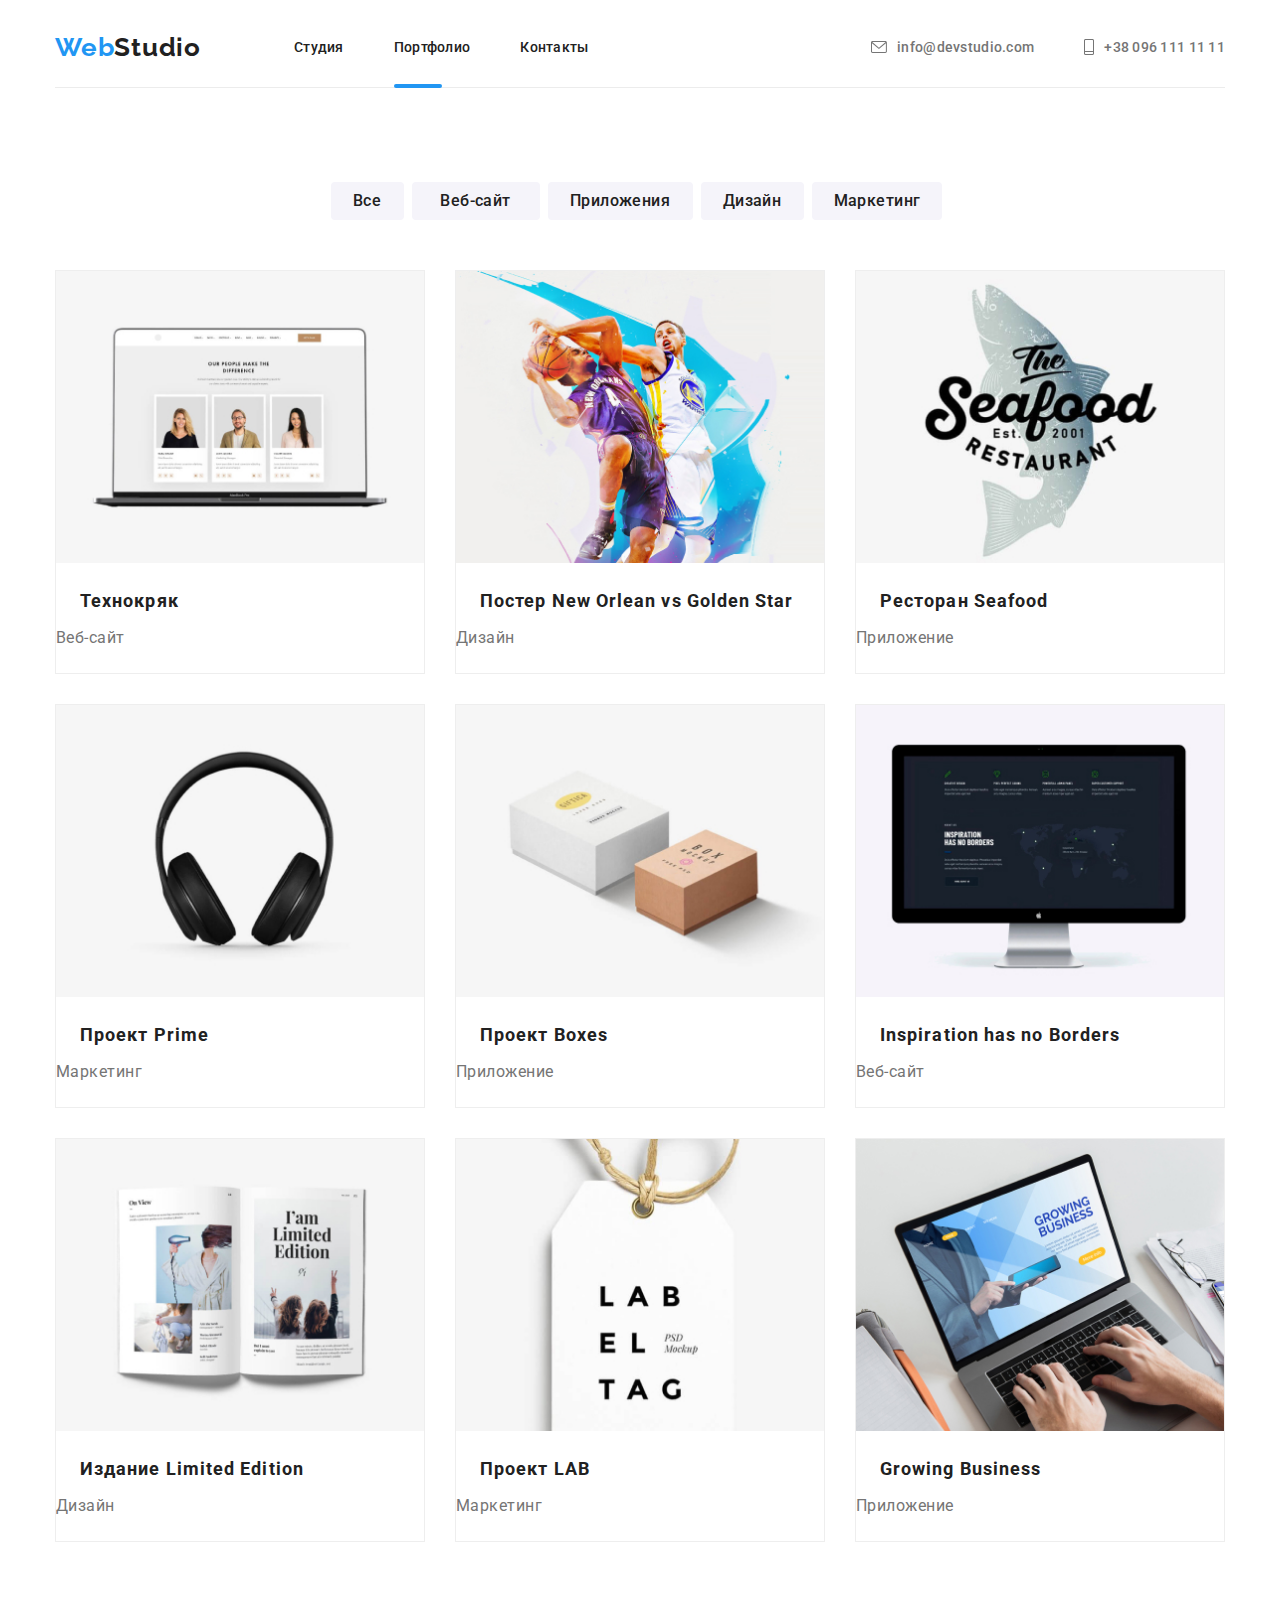
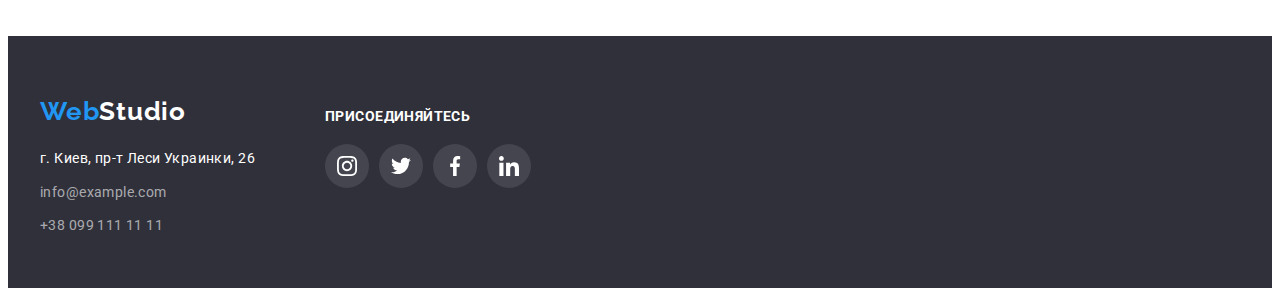
==== commit 8079c6fe: "опитмизировал подчеркивание синих линий в навбаре" ====
--- a/portfolio.html
+++ b/portfolio.html
@@ -28,7 +28,7 @@
                        
                     
                     <li class="item"><a class="link-portfolio" href="index.html">Студия</a></li>
-                    <li class="item"><a class="link-portfolio" href="portfolio.html">Портфолио</a></li>
+                    <li class="item"><a class="link-portfolio portfolio" href="portfolio.html">Портфолио</a></li>
                     <li class="item"><a class="link-portfolio" href="">Контакты</a></li>
                 </ul>
 
--- a/css/main.css
+++ b/css/main.css
@@ -324,10 +324,14 @@
   /* вертикальная геометрия 158пикселя */
   display: inline-block;
   padding: 10px 32px;
-
-}
-
-
+  box-shadow: 0px 4px 4px rgba(0, 0, 0, 0.15); 
+  
+
+}
+
+button.hero-link{
+  border: 4px solid var(--accent-color);
+}
 
 
 /* ******************************************** */
@@ -1362,13 +1366,14 @@
   background-color: rgba(33, 150, 243, 0.9);
   opacity: 0;
   transform: translateY(100%);
-  transition: transform 250ms cubic-bezier(0.4, 0, 0.2, 1);
+  /* transition: transform 250ms cubic-bezier(0.4, 0, 0.2, 1); */
 
 }
 
 .card-portfolio:hover .product-thumb::before {
   transform: translateY(0);
   opacity: 1;
+  transition: transform 250ms cubic-bezier(0.4, 0, 0.2, 1);
 
 
 }
@@ -1389,6 +1394,7 @@
 .card-portfolio:hover .transition-text {
   opacity: 1;
   transform: translateY(0);
+  transition: transform 250ms cubic-bezier(0.4, 0, 0.2, 1);
 
 
 }
@@ -1403,4 +1409,126 @@
   letter-spacing: 0.03em;
 
   color: #FFFFFF;
-}+}
+
+
+
+/* анимация в индекс html */
+.features-pictures{
+  position: relative;
+}
+
+.pictures-transit{
+  display: inline-block;
+  position: absolute;
+  bottom: 0;
+  left: 0;
+  width: 100%;
+  height: 70px;
+  background-color: rgba(47, 48, 58, 0.8);
+}
+.pictures-transit p{
+  font-family: Roboto;
+  font-style: normal;
+  font-weight: bold;
+  font-size: 14px;
+  line-height: 16px;
+  text-align: center;
+  letter-spacing: 0.03em;
+  text-transform: uppercase;
+  margin: 27px 82px;
+  color: #FFFFFF;
+}
+.link-portfolio{
+  position: relative;
+}
+.link-portfolio::before{
+  display: inline-block;
+  content: "";
+  position: absolute;
+  bottom: 0;
+  left: 0;
+  width: 48px;
+  height: 4px;
+  background-color: var(--accent-color);
+  border-radius: 2px;
+  opacity: 0;
+}
+
+ .studio::before{
+   display: inline-block;
+   content: "";
+   position: absolute;
+   bottom: 0;
+   left: 0;
+   width: 48px;
+   height: 4px;
+   background-color: var(--accent-color);
+   border-radius: 2px;
+   opacity: 1;
+ }
+ .portfolio::before{
+   display: inline-block;
+   content: "";
+   position: absolute;
+   bottom: 0;
+   left: 0;
+   width: 48px;
+   height: 4px;
+   background-color: var(--accent-color);
+   border-radius: 2px;
+   opacity: 1;
+ }
+
+.link-portfolio:hover::before{
+  opacity: 1;
+}
+
+.hero{
+  position: relative;
+}
+.backdrop{
+  position: absolute;
+  top: 0;
+  left: 0;
+  width: 1600px;
+  height: 1024px;
+  background: rgba(0, 0, 0, 0.2);
+}
+
+.backdrop.is-hidden {
+  opacity: 0;
+  pointer-events: none;
+}
+.modal{
+   position: absolute;
+   top: 50%;
+   left: 50%;
+   transform: translate(-50%, -50%);
+  width: 528px;
+  height: 581px;
+  background: #FFFFFF;
+  box-shadow: 0px 1px 3px rgba(0, 0, 0, 0.12),
+  0px 1px 1px rgba(0, 0, 0, 0.14),
+  0px 2px 1px rgba(0, 0, 0, 0.2);
+  border-radius: 4px;
+ 
+}
+.close{
+  position: absolute;
+  top: 0;
+  right: 0;
+  border: 1px solid white;
+  background-color: #fff;
+ 
+}
+
+.icon-close{
+
+width: 30px;
+height: 30px;
+fill: white;
+background-color: white;
+border: 1px solid rgba(0, 0, 0, 0.1);
+border-radius: 50%;
+} 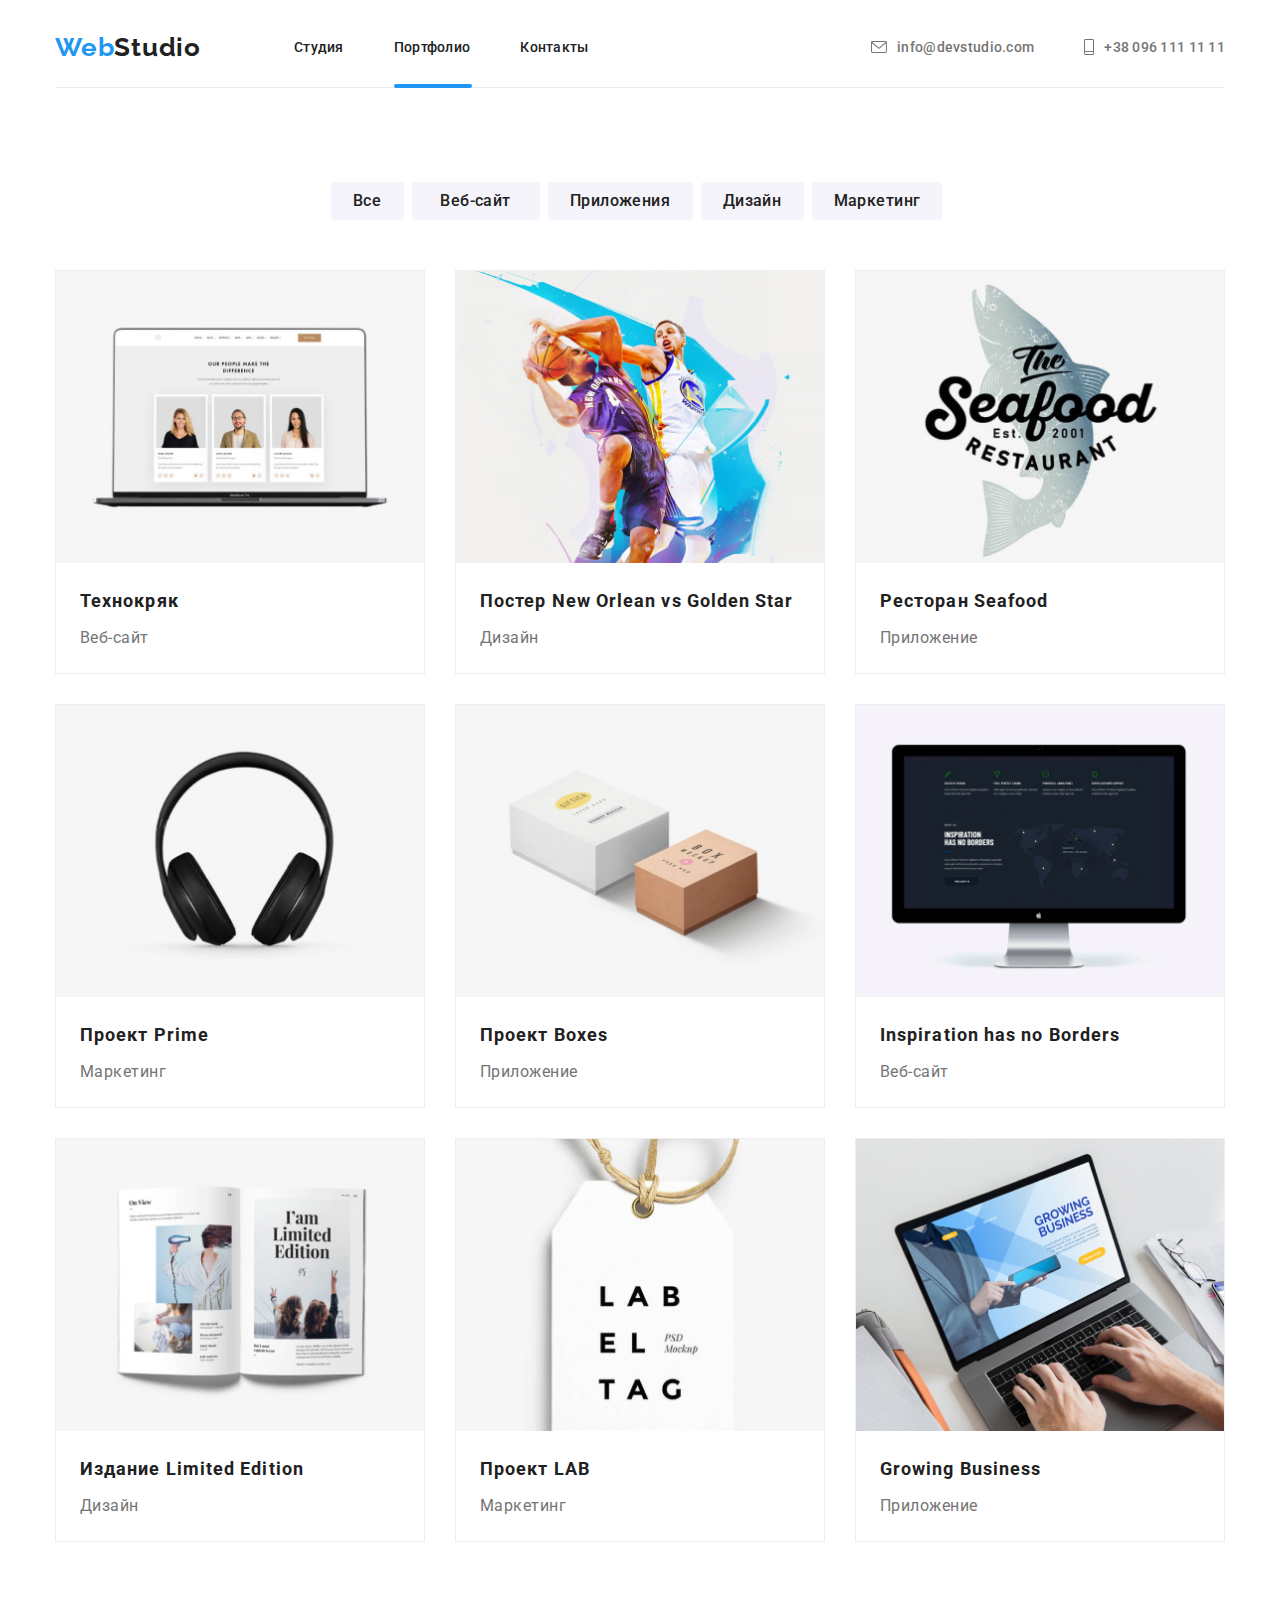
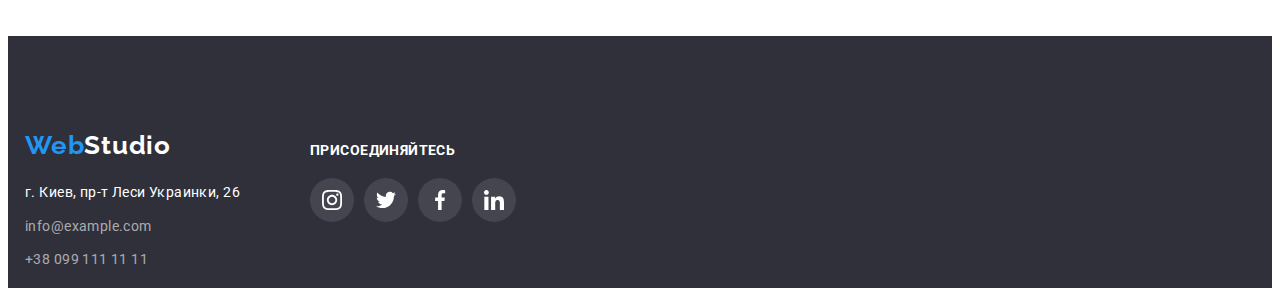
==== commit 5db231fc: "выровнял подвал" ====
--- a/portfolio.html
+++ b/portfolio.html
@@ -221,9 +221,9 @@
     </main>
 
         
-        <section class="footer-section">
+       <section class="footer-section">
        
-            <footer class="footer container">
+            <footer class="footer-portfolio">
                 <div class="adress">
                 <a class="footer-webstudio-link" href=""><span class="webstudio-span">Web</span><span
                         class="footer-webstudio-span-studio">Studio</span></a>
@@ -236,7 +236,7 @@
                    
                     <a class="address-contacts-phone" href="tel:+380991111111">+38 099 111 11 11</a>
                 </address>
-        </div>
+                </div>
       
           
            <div class="join">
--- a/css/main.css
+++ b/css/main.css
@@ -44,16 +44,20 @@
   --team-bcg-color: #f5f4fa;
   --footer-bcg: #2f303a;
   --address-mail: rgba(255, 255, 255, 0.6);
+  --time: 250ms;
+  --animate: cubic-bezier(0.4, 0, 0.2, 1);
 }
 
 
 /*/ здесь прописываем ховеры и фокусы /*/
 .link-portfolio:hover {
   color: var(--accent-color);
+  transition: all var(--time, --animate);
 }
 
 .link-portfolio:focus {
   color: var(--accent-color);
+  transition:  var(--time --animate);
 }
 
 /* section{
@@ -198,11 +202,13 @@
 
 .link-mail:hover {
   color: var(--accent-color);
+  transition: all var(--time, --animate);
 }
 
 .link-mail:hover .envelope,
 .link-mail:focus .envelope {
   fill: var(--accent-color);
+  transition: all var(--time, --animate);
 }
 
 .mail-envelope {
@@ -234,11 +240,13 @@
 
 .contacts-phone:hover {
   color: var(--accent-color);
+  transition: all var(--time, --animate);
 }
 
 .contacts-phone:hover .smartphone,
 .contacts-phone:focus .smartphone {
   fill: var(--accent-color);
+  transition: all var(--time, --animate);
 }
 
 /* закончили с элементами навбара */
@@ -326,11 +334,14 @@
   padding: 10px 32px;
   box-shadow: 0px 4px 4px rgba(0, 0, 0, 0.15); 
   
+  
 
 }
 
 button.hero-link{
   border: 4px solid var(--accent-color);
+  cursor: pointer;
+  
 }
 
 
@@ -661,11 +672,13 @@
 .social-networks-link:hover .social-networks-icons {
 
   fill: white;
+  transition: all var(--time, --animate);
 
 }
 
 .social-networks-link:hover {
   background-color: #2196F3;
+  transition: all var(--time, --animate);
 
 }
 
@@ -823,10 +836,12 @@
 
 .list-element:hover .logo {
   fill: #2196F3;
+  transition: all var(--time, --animate);
 }
 
 .list-element:hover .clients-link {
   border-color: #2196F3;
+  transition: all var(--time, --animate);
 }
 
 .list-element {
@@ -854,21 +869,27 @@
 .footer-section {
   background-color: #2f303a;
   height: 252px;
-
+  padding-top: 0;
+  padding-bottom: 0;
 }
 
 .footer {
 
   width: 1230px;
-  height: 252px;
+  margin-bottom: 0;
   margin-right: auto;
   margin-left: auto;
-  padding-top: 60px;
-
-  padding-bottom: 161px;
-  display: flex;
-}
-
+  display: flex;
+}
+
+.footer-portfolio{
+  padding-top: 94px;
+width: 1230px;
+margin-bottom: 0;
+margin-right: auto;
+margin-left: auto;
+display: flex;
+}
 .container-no-padding {
   width: 1200px;
   padding-right: 15px;
@@ -1010,6 +1031,7 @@
 .footer-networks-link:hover,
 .footer-networks-link:focus {
   background-color: #2196F3;
+  transition: all var(--time, --animate);
 }
 
 
@@ -1027,10 +1049,12 @@
 
 .link-portfolio:hover {
   color: var(--accent-color);
+  transition: all var(--time, --animate);
 }
 
 .link-portfolio:focus {
   color: var(--accent-color);
+  transition: all var(--time, --animate);
 }
 
 
@@ -1085,6 +1109,7 @@
 
 .button-item {
   margin-right: 8px;
+  cursor: pointer;
 }
 
 .button-items {
@@ -1106,6 +1131,7 @@
   letter-spacing: 0.03em;
 
   color: #212121;
+
 
 }
 
@@ -1218,26 +1244,31 @@
 .button-items-all:hover {
   background-color: #2196F3;
   color: white;
+  transition: all var(--time, --animate);
 }
 
 .button-items-website:hover {
   background-color: #2196F3;
   color: white;
+  transition: all var(--time, --animate);
 }
 
 .button-items-apps:hover {
   background-color: #2196F3;
   color: white;
+  transition: all var(--time, --animate);
 }
 
 .button-items-disign:hover {
   background-color: #2196F3;
   color: white;
+  transition: all var(--time, --animate);
 }
 
 .button-items-marketing:hover {
   background-color: #2196F3;
   color: white;
+  transition: all var(--time, --animate);
 }
 
 /* картинки */
@@ -1330,7 +1361,7 @@
   letter-spacing: 0.03em;
 
   color: #757575;
-  margin-left: 24px;
+  padding-left: 24px;
   margin-top: 0;
   margin-bottom: 20px;
 }
@@ -1342,6 +1373,7 @@
   border: 1px solid #EEEEEE;
   box-sizing: border-box;
   box-shadow: 0px 1px 1px rgba(0, 0, 0, 0.12), 0px 4px 4px rgba(0, 0, 0, 0.06), 1px 4px 6px rgba(0, 0, 0, 0.16);
+  transition: all var(--time, --animate);
 
 }
 
@@ -1373,8 +1405,8 @@
 .card-portfolio:hover .product-thumb::before {
   transform: translateY(0);
   opacity: 1;
-  transition: transform 250ms cubic-bezier(0.4, 0, 0.2, 1);
-
+  /* transition: transform 250ms cubic-bezier(0.4, 0, 0.2, 1); */
+  transition: all var(--time, --animate);
 
 }
 
@@ -1394,7 +1426,8 @@
 .card-portfolio:hover .transition-text {
   opacity: 1;
   transform: translateY(0);
-  transition: transform 250ms cubic-bezier(0.4, 0, 0.2, 1);
+  /* transition: transform 250ms cubic-bezier(0.4, 0, 0.2, 1); */
+  transition: all var(--time, --animate);
 
 
 }
@@ -1473,7 +1506,7 @@
    position: absolute;
    bottom: 0;
    left: 0;
-   width: 48px;
+   width: 78px;
    height: 4px;
    background-color: var(--accent-color);
    border-radius: 2px;
@@ -1482,6 +1515,23 @@
 
 .link-portfolio:hover::before{
   opacity: 1;
+  transition: all var(--time, --animate);
+}
+.portfolio-index::before{
+   display: inline-block;
+   content: "";
+   position: absolute;
+   bottom: 0;
+   left: 0;
+   width: 78px;
+   height: 4px;
+   background-color: var(--accent-color);
+   border-radius: 2px;
+   opacity: 0;
+}
+.portfolio-index:hover::before{
+  opacity: 1;
+  transition: all var(--time, --animate);
 }
 
 .hero{
@@ -1489,8 +1539,10 @@
 }
 .backdrop{
   position: absolute;
-  top: 0;
-  left: 0;
+  top: 50%;
+  left: 50%;
+  transform: translate(-50%, -50%);
+  
   width: 1600px;
   height: 1024px;
   background: rgba(0, 0, 0, 0.2);
@@ -1520,6 +1572,7 @@
   right: 0;
   border: 1px solid white;
   background-color: #fff;
+  cursor: pointer;
  
 }
 
